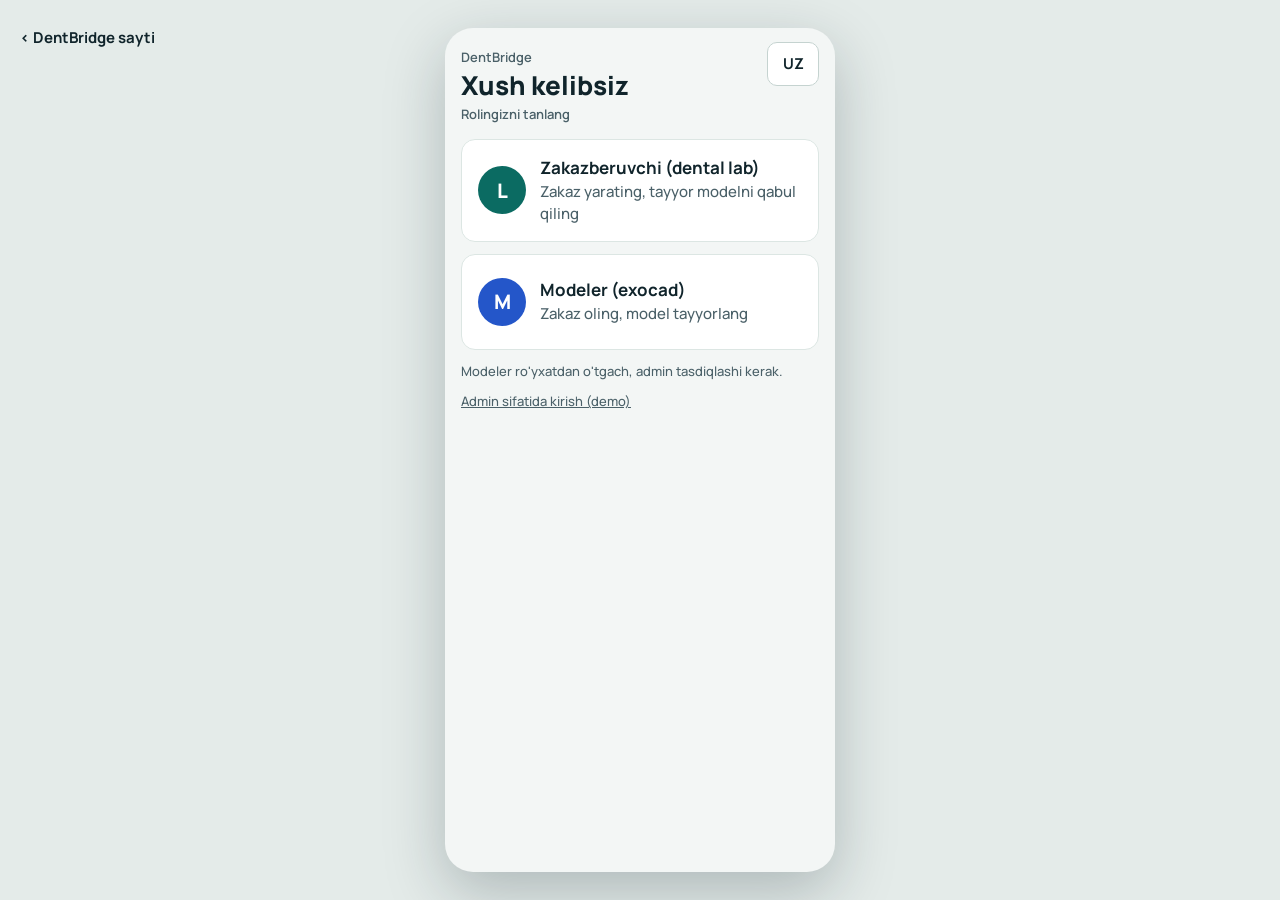
==== app.html @ 32855077 "Add files via upload" ====
<!DOCTYPE html>
<html lang="uz">
<head>
<meta charset="utf-8">
<meta name="viewport" content="width=device-width, initial-scale=1, viewport-fit=cover">
<meta name="color-scheme" content="light">
<title>DentBridge</title>
<link rel="preconnect" href="https://fonts.googleapis.com">
<link rel="stylesheet" href="https://fonts.googleapis.com/css2?family=Manrope:wght@400;500;600;700;800&display=swap">
<style>
:root{--ink:#10242B;--mute:#4A6068;--line:#DCE6E3;--bd:#C5D3D0;--page:#E4EBE9;color-scheme:light;
box-sizing:border-box;padding-top:env(safe-area-inset-top,0px);padding-bottom:env(safe-area-inset-bottom,0px)}
html{height:100%;scroll-padding-top:env(safe-area-inset-top,0px)}
*{box-sizing:border-box}
body{margin:0;height:100%;background:var(--page);color:var(--ink);font:500 15px/1.45 'Manrope','Helvetica Neue',sans-serif}
#app{position:relative;width:100%;max-width:430px;height:100%;margin:0 auto;overflow:hidden;background:#F3F6F5}
@media (min-width:520px){body{display:grid;place-items:center}#app{width:390px;height:min(844px,100% - 24px);border-radius:28px;box-shadow:0 20px 60px rgba(16,36,43,.25)}}
.scr{display:flex;flex-direction:column;height:100%}
h1{margin:0;font-size:26px;font-weight:800}
button,input,select,textarea{font:inherit;color:inherit}
button:focus-visible,a:focus-visible,input:focus-visible,select:focus-visible,textarea:focus-visible{outline:3px solid var(--acc);outline-offset:2px}
a{color:var(--nv);cursor:pointer}
.hd{position:relative;padding:20px 16px 8px}.hd.t{padding:0 16px 8px}
.hd .m{font-size:13px;font-weight:600;color:var(--mute)}
.row{display:flex;justify-content:space-between;align-items:center;gap:8px}
.lng{position:absolute;top:14px;right:16px;min-height:44px;min-width:52px;border:1px solid var(--bd);border-radius:10px;background:#fff;font-weight:700;cursor:pointer}
.bk{display:inline-flex;align-items:center;min-height:44px;padding:0 16px;font-weight:700;text-decoration:none;color:var(--ink)}
.bd{flex:1;min-height:0;overflow:auto;padding:8px 16px;display:flex;flex-direction:column;gap:12px}
.bd>*{flex:none}
.ft{padding:12px 16px 24px;display:flex;flex-direction:column;gap:10px}
.c{background:#fff;border:1px solid var(--line);border-radius:14px;padding:14px 16px}
.b{width:100%;min-height:52px;border:0;border-radius:12px;color:#fff;background:var(--acc);font-weight:700;font-size:16px;cursor:pointer}
.b.o{background:#fff;color:var(--ink);border:1px solid var(--bd)}
.b.sm{min-height:44px;font-size:14px;flex:1}
.i{width:100%;min-height:48px;padding:0 12px;border:1px solid var(--bd);border-radius:10px;background:#fff;color:var(--ink)}
textarea.i{padding:10px 12px;resize:none}
.l{display:flex;flex-direction:column;gap:6px;font-weight:600;font-size:14px}
.s{display:inline-block;padding:3px 10px;border-radius:99px;font-size:12px;font-weight:700}
.s1{background:#DCEBFA;color:#12365F}.s2{background:#FBE9C8;color:#5E3704}.s3{background:#D3EFEA;color:#0B4B45}.s4{background:#E3E8EA;color:#2B3B41}
.u{border:1px dashed #9DB5B0;border-radius:12px;padding:14px;color:var(--mute);text-align:center;font-weight:600;cursor:pointer;background:transparent;width:100%}
.sub{color:var(--mute);font-size:13px}.m{color:var(--mute)}
.col{display:flex;flex-direction:column;gap:6px}
.fl{display:flex;gap:8px}.fl>*{flex:1}
.fr{display:flex;justify-content:space-between;min-height:36px;align-items:center}
nav{display:flex;background:#fff;border-top:1px solid var(--line);padding-bottom:12px}
nav a{flex:1;display:flex;align-items:center;justify-content:center;min-height:56px;margin-top:-1px;border-top:3px solid transparent;font-size:12px;text-decoration:none;font-weight:600;color:var(--mute)}
nav a.on{border-top-color:var(--nv);font-weight:800;color:var(--nv)}
nav.ad a{min-height:52px;font-size:13px;border-top:0;margin:0}
.rb{display:flex;align-items:center;gap:14px;width:100%;min-height:96px;padding:16px;border:1px solid var(--line);border-radius:14px;background:#fff;text-align:left;cursor:pointer}
.rb i{flex:0 0 48px;height:48px;border-radius:24px;color:#fff;display:flex;align-items:center;justify-content:center;font-weight:800;font-size:20px;font-style:normal}
.hero{position:relative;background:var(--acc);color:#fff;border-radius:20px;padding:20px;overflow:hidden}
.hero .b{margin-top:14px;width:auto;min-height:46px;padding:0 20px;font-size:15px;background:#fff}
.tile{min-height:76px;padding:12px;border:1px solid var(--line);border-radius:14px;background:#fff;text-align:left;cursor:pointer}
.ph{display:flex;align-items:center;justify-content:center;border-radius:12px;font-size:13px;font-weight:700;color:#2B3B41}
.steps{display:flex;gap:8px;padding:0 16px 8px}.steps div{flex:1;font-size:12px;font-weight:700;color:var(--mute)}
.steps div.on{color:var(--ink)}.steps i{display:block;height:6px;border-radius:3px;background:var(--line);margin-bottom:4px}.steps .on i{background:var(--acc)}
.chip{flex:none;padding:8px 14px;border-radius:99px;font-size:13px;font-weight:700;background:#fff;color:var(--ink);border:1px solid var(--bd);cursor:pointer}
.chip.on{background:var(--nv);color:#fff;border-color:var(--nv)}
.tabs{display:flex;gap:8px;padding:0 16px 8px}
.tabs button{flex:1;min-height:44px;border:1px solid var(--bd);border-radius:10px;background:#fff;font-weight:700;cursor:pointer}
.tabs button.on{background:var(--acc);color:#fff;border:0}
.bub{max-width:78%;padding:10px 12px}
.big{font-size:30px;font-weight:800;color:#4B2A78}
.tg{position:absolute;left:12px;right:12px;bottom:84px;background:var(--ink);color:#fff;border-radius:12px;padding:12px 14px;font-weight:600;font-size:14px;text-align:center;z-index:9}
.link{display:inline-flex;align-items:center;min-height:36px;font-size:14px;font-weight:700;text-decoration:none}
.site{display:none}@media (min-width:520px){.site{display:block;position:fixed;top:16px;left:20px;font-weight:700;text-decoration:none;color:#10242B;min-height:44px;line-height:44px}}
</style>
</head>
<body>
<a class="site" href="index.html">‹ DentBridge sayti</a>
<div id="app"></div>
<input type="file" id="fp" hidden multiple>
<script>
const A={lab:'#0B6B62',mod:'#2456C9',adm:'#6B3FA0'},BG={lab:'#F3F6F5',mod:'#F1F4FB',adm:'#F5F1FA'},NV={lab:'#0B5E57',mod:'#1D44A3',adm:'#6B3FA0'};
const ST={new:['Yangi','s1'],work:['Modelerda','s2'],review:['Tekshiruvda','s3'],done:['Qabul qilindi','s4']};
const TYPES=['Toj',"Ko'prik",'Vinir','Implant'];
const seed=()=>({lab:null,mod:null,lang:'uz',notif:true,next:1045,
users:[{n:'Aziz',r:'Modeler',st:'ok',phone:'+998 90 123 45 67',exo:'3.2',exp:'4',w:['Toj','Implant'],test:'test_aziz.stl'},
{n:'Dilnoza',r:'Modeler',st:'pending',phone:'+998 93 765 43 21',exo:'3.1',exp:'2',w:['Vinir'],test:'test_dilnoza.stl'},
{n:'Smile Dental Lab',r:'Lab',st:'ok'}],
orders:[
{id:1042,type:"Ko'prik",teeth:'14, 15, 16',color:'A2',due:'2026-10-14',note:'Zirkoniy, 3 birlik.',lab:'Smile Dental Lab',files:[{n:'skan_1042.stl',s:2.4}],status:'review',modeler:'Aziz',mf:'bridge_1042.stl',mn:'Tishlov tekshirildi.',chat:[{w:'mod',t:`Model tayyor, tekshirib ko'ring.`}],seen:{lab:0,mod:1,adm:0}},
{id:1043,type:'Toj',teeth:'11',color:'A1',due:'2026-10-16',note:'',lab:'Smile Dental Lab',files:[{n:'skan_1043.stl',s:1.8}],status:'work',modeler:'Aziz',chat:[],seen:{lab:0,mod:0,adm:0}},
{id:1044,type:'Vinir',teeth:'11, 12, 21, 22',color:'B1',due:'2026-10-20',note:'Yupqa vinir.',lab:'Smile Dental Lab',files:[{n:'skan_1044.stl',s:3.1}],status:'new',chat:[],seen:{lab:0,mod:0,adm:0}},
{id:1040,type:'Implant',teeth:'36',color:'A3',due:'2026-10-05',note:'',lab:'Smile Dental Lab',files:[{n:'skan_1040.stl',s:2.2}],status:'done',modeler:'Aziz',mf:'impl_1040.stl',chat:[],seen:{lab:0,mod:0,adm:0}}]});
let D;try{D=JSON.parse(localStorage.getItem('dbw2'))}catch(e){}D=D||seed();
const S={role:null,screen:'start',sel:null,flt:'new',pf:'Hammasi',draft:{},files:{},imp:0,rev:null};
const save=()=>{try{localStorage.setItem('dbw2',JSON.stringify(D))}catch(e){}};
const $=s=>document.querySelector(s);
const esc=s=>String(s??'').replace(/[&<>"]/g,c=>({'&':'&amp;','<':'&lt;','>':'&gt;','"':'&quot;'}[c]));
const mb=n=>(n/1048576).toFixed(1)+' MB';
const me=()=>S.role==='lab'?(D.lab?.name||''):S.role==='mod'?(D.mod?.name||''):'Admin';
const ord=()=>D.orders.find(o=>o.id===S.sel);
const unread=(o,r)=>o.chat.slice(o.seen[r]).filter(m=>m.w!==r).length;
const v=k=>esc(S.draft[k]??'');
const I=(k,ph,t='text')=>`<input class="i" data-f="${k}" type="${t}" placeholder="${ph}" value="${v(k)}">`;
const TA=(k,r=3)=>`<textarea class="i" data-f="${k}" rows="${r}">${v(k)}</textarea>`;
const L=(t,x,st='')=>`<label class="l" style="${st}">${t}${x}</label>`;
const badge=o=>`<span class="s ${ST[o.status][1]}">${ST[o.status][0]}</span>`;
const kv=(a,b)=>`<div><span class="m">${a}:</span> <b>${esc(b)}</b></div>`;
const back=t=>`<a class="bk" data-go="${t}">‹ Orqaga</a>`;
const lng=`<button class="lng" data-go="lang" aria-label="Til">UZ</button>`;
const files=(k)=>(S.files[k]||[]).length?`<div class="c" style="padding:6px 12px;font-size:14px">${S.files[k].map(f=>`<div class="fr"><span>${esc(f.n)}</span><span class="m">${mb(f.s)}</span></div>`).join('')}</div>`:'';
const pickRow=(k,labels)=>`<div class="l">${labels[0]}<div class="fl">${labels[1].map(([t,a])=>`<button type="button" class="b o sm" data-pick="${k}" data-acc="${a}">${t}</button>`).join('')}</div></div>`;
const NAV={lab:[['home','Bosh sahifa'],['orders','Zakazlar'],['port','Portfolyolar'],['set','Sozlamalar']],mod:[['home','Bosh sahifa'],['orders','Zakazlar'],['port','Portfolyom'],['set','Sozlamalar']],adm:[['orders','Zakazlar'],['admin','Foydalanuvchilar'],['lang','Til'],['admindb','Sozlamalar']]};
const ACT={order:'orders',neworder:'orders',chat:'orders',adminreview:'admin',adminimport:'admindb',contact:'set'};
const nav=()=>{const a=ACT[S.screen]||S.screen;return `<nav class="${S.role==='adm'?'ad':''}">${NAV[S.role].map(([k,t])=>`<a data-go="${k}" class="${a===k?'on':''}">${t}</a>`).join('')}</nav>`};
const scr=(bg,ac,nv,h)=>{const a=$('#app');a.style.background=bg;a.style.setProperty('--acc',ac);a.style.setProperty('--nv',nv);return `<div class="scr">${h}</div>`};
const R=(inner,bg)=>scr(bg||BG[S.role],A[S.role],NV[S.role],inner);
const M=inner=>scr(BG.mod,A.mod,NV.mod,inner);
const steps=n=>`<div class="steps">${['Anketa','Sinov keys','Tasdiqlash'].map((t,i)=>`<div class="${i<n?'on':''}"><i></i>${t}</div>`).join('')}</div>`;
const tooth=`<svg width="96" height="96" viewBox="0 0 36 36" fill="none" stroke="#fff" stroke-opacity=".3" stroke-width="1.4" stroke-linecap="round" stroke-linejoin="round" style="position:absolute;right:12px;top:10px"><path d="M8 6c3-2 6 0 10 0s7-2 10 0c2 4-1 9-2 14s-1 10-4 10-2-7-4-7-1 7-4 7-3-5-4-10-4-10-2-14z"/></svg>`;
const tiles=(arr,h)=>`<div style="display:flex;gap:10px">${arr.map((u,i)=>`<div style="flex:1;min-width:0;display:flex;flex-direction:column;gap:6px"><div class="ph" style="height:${h}px;background:${['#CFE6E1','#BFDDD6','#DDEFEB'][i%3]}">Rasm</div><div style="font-weight:700;font-size:13px">${esc(u.n)}</div><div class="sub" style="font-size:12px;margin-top:-4px">${esc(u.exo)} · ${esc(u.exp)} yil</div></div>`).join('')}</div>`;
const appr=()=>D.users.filter(u=>u.r==='Modeler'&&u.st==='ok');
const card=o=>`<div class="c" style="display:flex;justify-content:space-between;align-items:center"><div><b>№${o.id}</b><div class="sub">${esc(o.type)} · ${esc(o.teeth)}</div></div>${badge(o)}</div>`;

const SC={
start:()=>scr(BG.lab,'#10242B','#0B5E57',`<div class="hd">${lng.replace('data-go="lang"','data-toast="Til rolni tanlagandan keyin Sozlamalarda o\'zgaradi"')}<div class="m">DentBridge</div><h1>Xush kelibsiz</h1><div class="m">Rolingizni tanlang</div></div><div class="bd">
${[['lab','L','Zakazberuvchi (dental lab)','Zakaz yarating, tayyor modelni qabul qiling'],['mod','M','Modeler (exocad)','Zakaz oling, model tayyorlang']].map(([k,l,t,d])=>`<button class="rb" data-act="role" data-k="${k}"><i style="background:${A[k]}">${l}</i><span><b style="display:block;font-size:17px">${t}</b><span class="m">${d}</span></span></button>`).join('')}
<div class="sub">Modeler ro'yxatdan o'tgach, admin tasdiqlashi kerak.</div><a class="sub" data-act="role" data-k="adm" style="text-decoration:underline">Admin sifatida kirish (demo)</a></div>`),
reglab:()=>scr(BG.lab,A.lab,NV.lab,`${back('start')}<div class="hd t"><h1>Lab ro'yxatdan o'tish</h1></div><div class="bd">${L('Laboratoriya nomi',I('l_name','Lab nomi'))}${L(`Mas'ul shaxs`,I('l_person','Ism Familiya'))}${L('Telefon',I('l_phone','+998 __ ___ __ __','tel'))}${L('Shahar',I('l_city','Shahar'))}<div class="c sub" style="font-size:14px">Ma'lumotlar saqlangach, darhol zakaz yaratishingiz mumkin. Admin tasdig'i kerak emas.</div></div><div class="ft"><button class="b" data-act="reglab">Ro'yxatdan o'tish</button></div>`),
regmod:()=>M(`${back(D.mod?'regwait':'start')}<div class="hd t"><h1>Modeler anketasi</h1></div>${steps(1)}<div class="bd">${L('Ism',I('m_name','Ism Familiya'))}${L('Telefon',I('m_phone','+998 __ ___ __ __','tel'))}<div class="fl">${L('Exocad versiyasi',I('m_exo','3.x'))}${L('Tajriba (yil)',I('m_exp','0','number'))}</div>${pickRow('m',['Portfolio',[['Rasm','image/*'],['Video','video/*'],['Havola','']]])}${S.link?I('m_link','https://'):''}${files('m')}</div><div class="ft"><button class="b" data-act="regmod">Keyingi: sinov keys</button></div>`),
regtest:()=>M(`${back('regmod')}<div class="hd t"><h1>Sinov keysi</h1></div>${steps(2)}<div class="bd"><div class="c col"><div class="row"><b>TEST-01</b><span class="s s1">Sinov</span></div><div>Toj · 11, 21</div><div class="sub">Muddat: 48 soat</div></div><button class="b o" data-toast="Demo: sinov skani serverda saqlanmaydi">Skanni yuklab olish</button><button class="u" data-pick="t" data-acc=".stl">${S.files.t?.[0]?esc(S.files.t[0].n):'Tayyor modelni yuklash [.stl]'}</button>${L('Izoh',TA('t_note'))}</div><div class="ft"><button class="b" data-act="regtest">Adminga yuborish</button></div>`),
regwait:()=>{const m=D.mod,u=D.users.find(x=>x.n===m.name&&x.r==='Modeler'),st=u?.st||'pending';
const t={pending:['s2','Kutilmoqda',"Admin ko'rib chiqmoqda",'Portfolio va sinov keysingiz tekshirilmoqda. Natija Telegram orqali yuboriladi.'],ok:['s3','Tasdiqlandi','Ariza tasdiqlandi','Endi zakazlarni qabul qilishingiz mumkin.'],rejected:['s4','Rad etildi','Ariza rad etildi',u?.note||'Anketani tahrirlab, qayta yuboring.'],blocked:['s4','Bloklangan','Akkaunt bloklangan',`Admin bilan bog'laning.`]}[st];
return M(`<div class="hd t" style="padding-top:20px"><h1>Ariza yuborildi</h1></div>${steps(st==='pending'?3:3)}<div class="bd"><div class="c col" style="gap:8px"><span class="s ${t[0]}" style="align-self:flex-start">${t[1]}</span><b style="font-size:18px">${t[2]}</b><div class="m">${esc(t[3])}</div></div><div class="c" style="font-size:14px;display:flex;flex-direction:column;gap:4px">${[['Anketa','Yuborildi'],['Sinov keys','Yuborildi'],['Admin qarori',t[1]]].map(([a,b])=>`<div class="fr"><span>${a}</span><span class="m">${b}</span></div>`).join('')}</div></div><div class="ft">${st==='ok'?`<button class="b" data-go="home">Boshlash</button>`:`<button class="b o" data-act="editmod">Anketani tahrirlash</button>`}<a class="sub" data-act="logout" style="text-align:center">Chiqish</a></div>`)},
home:()=>{const lab=S.role==='lab',os=D.orders,act=os.filter(o=>o.status!=='done').length;
if(lab){const rv=os.filter(o=>o.status==='review'),last=rv[0]||os[0];
return R(`<div class="hd row" style="padding-bottom:8px"><div><div class="m" style="font-size:13px;font-weight:600">Salom, ${esc(D.lab.person)}</div><h1 style="font-size:24px">${esc(D.lab.name)}</h1></div><button class="lng" style="position:static" data-go="lang">UZ</button></div><div class="bd"><div class="hero">${tooth}<div style="font-size:13px;font-weight:600;color:#E6F0EE">Faol zakazlar</div><div style="font-size:44px;font-weight:800;line-height:1.1">${act}</div><div style="font-size:14px;color:#E6F0EE">Tekshirish kutayotgan: ${rv.length}</div><button class="b" style="color:#0B5E57" data-go="neworder">+ Yangi zakaz</button></div>
<div class="fl" style="gap:12px"><button class="tile" data-go="orders"><b style="display:block;font-size:14px">Zakazlar</b><span class="m" style="font-size:12px">${os.filter(o=>o.status==='work').length} jarayonda</span></button><button class="tile" data-go="contact"><b style="display:block;font-size:14px">Admin bilan bog'lanish</b><span class="m" style="font-size:12px">Savol yoki muammo</span></button></div>
<div class="row"><b style="font-size:17px">Portfolyolar</b><a class="link" data-go="port">Hammasi ›</a></div>${tiles(appr().slice(0,3),72)}${last?card(last).replace('<div class="c"','<div class="c" data-go="order" data-id="'+last.id+'"'):''}</div>${nav()}`)}
const mine=os.filter(o=>o.modeler===me()),cur=mine.find(o=>o.status==='work'),nw=os.filter(o=>o.status==='new').length;
return R(`<div class="hd row" style="padding-bottom:8px"><div><div class="m" style="font-size:13px;font-weight:600">Salom, ${esc(me())}</div><h1 style="font-size:24px">Modeler</h1></div><button class="lng" style="position:static" data-go="lang">UZ</button></div><div class="bd"><div class="hero">${tooth}<div style="font-size:13px;font-weight:600;color:#E4EBFB">Yangi zakazlar</div><div style="font-size:44px;font-weight:800;line-height:1.1">${nw}</div><div style="font-size:14px;color:#E4EBFB">Jarayonda: ${mine.filter(o=>o.status==='work').length}</div><button class="b" style="color:#1D44A3" data-go="orders">Zakazlarni ko'rish</button></div>
<div class="fl" style="gap:12px"><button class="tile" data-go="port"><b style="display:block;font-size:14px">Mening portfolyom</b><span class="m" style="font-size:12px">${(S.mfiles||[]).length} ta ish</span></button><button class="tile" data-go="contact"><b style="display:block;font-size:14px">Admin bilan bog'lanish</b><span class="m" style="font-size:12px">Savol yoki muammo</span></button></div>
<div class="row"><b style="font-size:17px">Joriy ish</b><a class="link" data-go="orders">Ochish ›</a></div>${cur?`<div class="c row" data-go="order" data-id="${cur.id}"><div><b>№${cur.id}</b><div class="sub">${esc(cur.type)} · Muddat: ${esc(cur.due)}</div></div>${badge(cur)}</div>`:'<div class="c sub">Hozircha joriy ish yo\'q</div>'}
<div class="row"><b style="font-size:17px">Mening portfolyom</b><a class="link" data-go="port">Boshqarish ›</a></div><div style="display:flex;gap:10px"><div class="ph" style="flex:1;height:72px;background:#D2DEF7">Rasm</div><div class="ph" style="flex:1;height:72px;background:#C3D3F3">Rasm</div><div class="ph" style="flex:1;height:72px;border:1px dashed #7F9AD8;color:#1D44A3">+ Qo'shish</div></div></div>${nav()}`)},
orders:()=>{const r=S.role,os=D.orders;let list,hd;
if(r==='lab'){hd=`<div class="m">Ish beruvchi · ${esc(D.lab.name)}</div>`;list=os.map(o=>`<div class="c" data-go="order" data-id="${o.id}" style="cursor:pointer;${o.status==='review'?'border:2px solid #0B6B62':''}"><div class="row"><b>№${o.id}</b>${badge(o)}</div><div style="margin-top:4px">${esc(o.type)} · ${esc(o.teeth)}</div>${o.status==='review'?'<div style="margin-top:4px;color:#0B5E57;font-weight:700">Tekshirish kerak</div>':o.status==='new'?'<div class="sub">Modeler kutilmoqda</div>':o.status==='work'?`<div class="sub">Muddat: ${esc(o.due)}</div>`:''}</div>`).join('')}
else if(r==='mod'){hd=`<div class="m">Modeler · ${esc(me())}</div>`;const f=S.flt,L2=os.filter(o=>f==='new'?o.status==='new':f==='work'?o.status==='work'&&o.modeler===me():(o.status==='review'||o.status==='done')&&o.modeler===me());
list=(L2.length?L2.map(o=>`<div class="c" data-go="order" data-id="${o.id}" style="cursor:pointer"><div class="row"><b>№${o.id}</b>${badge(o)}</div><div style="margin-top:4px">${esc(o.type)} · ${esc(o.teeth)}</div><div class="sub">Muddat: ${esc(o.due)} · Lab: ${esc(o.lab)}</div>${o.status==='new'?`<button class="b" style="margin-top:12px;min-height:48px" data-act="take" data-id="${o.id}">Qabul qilish</button>`:''}</div>`).join(''):'<div class="c sub" style="text-align:center">Zakaz yo\'q</div>')}
else{hd='<div class="m">Admin</div>';list=os.map(o=>`<div class="c" data-go="order" data-id="${o.id}" style="cursor:pointer"><div class="row"><b>№${o.id}</b>${badge(o)}</div><div style="margin-top:4px">${esc(o.type)} · ${esc(o.teeth)}</div><div class="sub">Lab: ${esc(o.lab)}${o.modeler?' · Modeler: '+esc(o.modeler):''}</div></div>`).join('')}
const tabs=r==='mod'?`<div class="tabs">${[['new','Yangi'],['work','Jarayonda'],['done','Topshirilgan']].map(([k,t])=>`<button class="${S.flt===k?'on':''}" data-act="flt" data-k="${k}">${t}</button>`).join('')}</div>`:'';
return R(`<div class="hd">${lng}${hd}<h1>Zakazlar</h1></div>${tabs}<div class="bd">${list}</div>${r==='lab'?`<div class="ft" style="padding-bottom:12px"><button class="b" data-go="neworder">+ Yangi zakaz</button></div>`:''}${nav()}`)},
neworder:()=>R(`${back('orders')}<div class="hd t"><h1>Yangi zakaz</h1></div><div class="bd">${L('Ish turi',`<select class="i" data-f="o_type">${TYPES.map(t=>`<option>${t}</option>`).join('')}</select>`)}${L('Tish raqamlari',I('o_teeth','11, 12'))}<div class="fl" style="gap:12px">${L('Rang',I('o_color','A2'),'flex:1')}${L('Muddat',I('o_due','','date'),'flex:1')}</div>${pickRow('o',['Fayllar',[['Rasm','image/*'],['Video','video/*'],['Fayl','']]])}${files('o')}${L('Izoh',TA('o_note'))}</div><div class="ft"><button class="b" data-act="create">Zakazni yuborish</button></div>`),
order:()=>{const o=ord(),r=S.role,n=unread(o,r),ch=`<button class="b" style="background:#fff;color:${NV[r]};border:2px solid ${NV[r]}" data-go="chat">Chat${n?` · ${n} yangi`:''}</button>`;
let rows,mid='',ft='';
if(r==='lab'&&o.status==='review'){rows=kv('Modeler',o.modeler)+kv('Ish turi',`${o.type} · ${o.teeth}`)+kv('Fayl',o.mf)+`<div><span class="m">Izoh:</span> ${esc(o.mn||'—')}</div>`;
mid=`<button class="b o" data-toast="Demo: fayl serverda saqlanmaydi">Modelni yuklab olish</button>${ch}${L(`Tuzatish sababi (kerak bo'lsa)`,TA('fx'))}`;
ft=`<button class="b" data-act="accept">Qabul qilish</button><button class="b o" data-act="fix">Tuzatishga qaytarish</button>`}
else{rows=kv('Ish turi',o.type)+kv('Tishlar',o.teeth)+kv('Rang',o.color)+kv('Muddat',o.due)+`<div><span class="m">Izoh:</span> ${esc(o.note||'—')}</div>`+(o.modeler&&r!=='mod'?kv('Modeler',o.modeler):'')+(r!=='lab'?kv('Lab',o.lab):'');
mid=`${o.fix&&o.status==='work'?`<div class="c" style="border-color:#B42318"><b>Tuzatish sababi:</b> ${esc(o.fix)}</div>`:''}<button class="b o" data-toast="Demo: fayl serverda saqlanmaydi">Skanni yuklab olish</button>${o.status!=='new'||r!=='mod'?ch:''}`;
if(r==='mod'&&o.status==='work'){mid+=`<button class="u" data-pick="w" data-acc=".stl">${S.files.w?.[0]?esc(S.files.w[0].n):`Exocad'da tayyorlangan modelni yuklash [.stl]`}</button>${L('Modeler izohi',TA('mn'))}`;ft=`<button class="b" data-act="submit">Tekshiruvga topshirish</button>`}
if(r==='mod'&&o.status==='new')ft=`<button class="b" data-act="take" data-id="${o.id}">Qabul qilish</button>`}
return R(`${back('orders')}<div class="hd t row"><h1>№${o.id}</h1>${badge(o)}</div><div class="bd"><div class="c col">${rows}</div>${mid}</div>${ft?`<div class="ft">${ft}</div>`:''}`)},
chat:()=>{const o=ord(),r=S.role,nm={lab:'Lab',mod:'Modeler',adm:'Admin'};
const msgs=o.chat.map(m=>m.w===r?`<div class="bub" style="align-self:flex-end;background:var(--acc);color:#fff;border-radius:14px 14px 4px 14px">${esc(m.t)}</div>`:`<div class="bub" style="align-self:flex-start;background:#fff;border:1px solid var(--line);border-radius:14px 14px 14px 4px"><div style="font-size:12px;font-weight:700" class="m">${nm[m.w]}</div>${esc(m.t)}</div>`).join('')||'<div class="sub" style="text-align:center">Xabar yo\'q</div>';
return R(`${back('order')}<div class="hd t row"><h1 style="font-size:22px">Chat · №${o.id}</h1>${badge(o)}</div><div class="bd" id="msgs" style="gap:10px">${msgs}</div><div style="padding:10px 12px 20px;display:flex;gap:8px;align-items:center;background:#fff;border-top:1px solid var(--line)"><button aria-label="Biriktirish" data-pick="c" data-acc="" style="width:44px;height:44px;border:1px solid var(--bd);border-radius:22px;background:#fff;font-size:22px;font-weight:700;cursor:pointer">+</button><input class="i" id="cm" data-f="cm" placeholder="Xabar" aria-label="Xabar" style="flex:1;width:auto;min-width:0"><button aria-label="Yuborish" data-act="send" style="width:44px;height:44px;border:0;border-radius:22px;background:var(--acc);color:#fff;font-size:20px;font-weight:700;cursor:pointer">→</button></div>`)},
port:()=>{const gr=()=>{const q=(S.draft.q||'').toLowerCase();return appr().filter(u=>(S.pf==='Hammasi'||(u.w||[]).includes(S.pf))&&u.n.toLowerCase().includes(q))};S.gr=gr;
const g=gr(),rows=[];for(let i=0;i<g.length;i+=2)rows.push(tiles(g.slice(i,i+2),96));
return R(`<div class="hd"><h1>Portfolyolar</h1><div class="m">Tasdiqlangan modelerlar ishlari</div></div><div class="bd"><label class="l"><span style="position:absolute;left:-9999px">Qidirish</span><input class="i" type="search" data-f="q" id="q" placeholder="Modeler qidirish" value="${v('q')}"></label><div style="display:flex;gap:8px;overflow:auto">${['Hammasi','Toj','Vinir','Implant'].map(t=>`<button class="chip ${S.pf===t?'on':''}" data-act="pf" data-k="${t}">${t}</button>`).join('')}</div><div id="grid" style="display:flex;flex-direction:column;gap:12px">${rows.join('')||'<div class="sub" style="text-align:center">Topilmadi</div>'}</div></div>${nav()}`)},
set:()=>{const r=S.role,p=r==='lab'?D.lab:D.mod,row=(t,x,go)=>`<a data-go="${go}" style="display:flex;justify-content:space-between;align-items:center;min-height:52px;padding:0 16px;border-top:1px solid #E6EEEC;color:var(--ink);text-decoration:none;font-weight:600"><span>${t}</span><span class="m">${x}</span></a>`;
return R(`<div class="hd"><h1>Sozlamalar</h1></div><div class="bd"><div class="c" style="display:flex;align-items:center;gap:14px"><span style="flex:0 0 52px;height:52px;border-radius:26px;background:var(--acc);color:#fff;display:flex;align-items:center;justify-content:center;font-weight:800;font-size:20px">${r==='lab'?'L':r==='mod'?'M':'A'}</span><div><b>${esc(r==='lab'?p.person:me())}</b><div class="sub">${r==='lab'?esc(p.name):r==='mod'?'Modeler · Exocad '+esc(p.exo):'Administrator'}</div></div></div>
<div class="c" style="padding:0;overflow:hidden">${row('Til',`O'zbekcha ›`,'lang').replace('border-top:1px solid #E6EEEC;','')}<label style="display:flex;justify-content:space-between;align-items:center;min-height:52px;padding:0 16px;border-top:1px solid #E6EEEC;font-weight:600">Bildirishnomalar<input type="checkbox" data-act="notif" ${D.notif?'checked':''} style="width:24px;height:24px;accent-color:var(--acc)"></label>${r!=='adm'?row(`Ma'lumotlarim`,'›','prof'):''}${row(`Admin bilan bog'lanish`,'›','contact')}</div>
<a data-act="logout" style="display:flex;align-items:center;justify-content:center;min-height:52px;border-radius:14px;background:#fff;border:1px solid var(--line);color:#B42318;font-weight:700;text-decoration:none">Chiqish</a></div>${nav()}`)},
lang:()=>R(`<div class="hd"><div class="m">Sozlamalar</div><h1>Til / Язык / Language</h1></div><div class="bd"><div class="c">${[['uz',`O'zbekcha`],['ru','Русский'],['en','English']].map(([k,t])=>`<label style="display:flex;align-items:center;gap:12px;min-height:48px;font-weight:600"><input type="radio" name="lang" value="${k}" ${D.lang===k?'checked':''} style="width:22px;height:22px;accent-color:var(--acc)">${t}</label>`).join('')}</div><div style="font-weight:800;font-size:17px;margin-top:8px">Rollar ranglari</div><div class="c">${[['lab','Ish beruvchi (lab)'],['mod','Modeler'],['adm','Admin']].map(([k,t])=>`<div style="display:flex;align-items:center;gap:12px;min-height:40px"><span style="width:24px;height:24px;border-radius:6px;background:${A[k]}"></span>${t}</div>`).join('')}</div></div><div style="padding:12px 16px 24px"><button class="b" data-act="savelang">Saqlash</button></div>`),
contact:()=>R(`${back('set')}<div class="hd t"><h1>Admin bilan bog'lanish</h1><div class="m">Savol yoki muammo bo'lsa yozing</div></div><div class="bd"><div class="c">${[['Telegram','@dentbridge_admin'],['Telefon','+998 90 000 00 00'],['Ish vaqti','09:00–18:00']].map(([a,b])=>`<div class="row" style="min-height:40px"><span class="m">${a}</span><b>${b}</b></div>`).join('')}</div>${L('Mavzu',`<select class="i" data-f="c_topic"><option>Zakaz haqida</option><option>Ro'yxatdan o'tish</option><option>Boshqa</option></select>`)}${L('Xabar',TA('c_msg',4))}</div><div class="ft"><button class="b" data-act="contact">Adminga yuborish</button></div>`),
admin:()=>{const us=D.users,over=D.orders.filter(o=>o.status!=='done'&&o.due<'2026-10-08').length;
return R(`<div class="hd"><div class="m">Admin</div><h1>Boshqaruv</h1></div><div class="bd"><div style="display:flex;flex-wrap:wrap;gap:12px">${[['Zakazlar',D.orders.length],[`Muddati o'tgan`,over],['Modelerlar',us.filter(u=>u.r==='Modeler').length],['Laboratoriyalar',us.filter(u=>u.r==='Lab').length]].map(([t,n])=>`<div class="c" style="flex:1 1 150px"><div class="m" style="font-weight:600;font-size:13px">${t}</div><div class="big">${n}</div></div>`).join('')}</div><div style="font-weight:800;font-size:17px">Foydalanuvchilar</div>${us.map((u,i)=>`<div class="c row"><div ${u.r==='Modeler'?`data-go="adminreview" data-id="${i}" style="cursor:pointer"`:''}><b>${esc(u.n)}</b><div><span class="s ${u.r==='Lab'?'s3':'s1'}">${u.r}</span>${u.st!=='ok'?` <span class="s s2">${u.st==='pending'?'Kutilmoqda':u.st==='rejected'?'Rad etilgan':'Bloklangan'}</span>`:''}</div></div><button data-act="usr" data-id="${i}" style="min-height:44px;padding:0 14px;border-radius:10px;font-weight:700;cursor:pointer;${u.st==='ok'?'background:#fff;color:var(--ink);border:1px solid var(--bd)':'background:var(--acc);color:#fff;border:0'}">${u.st==='ok'?'Bloklash':'Tasdiqlash'}</button></div>`).join('')}</div>${nav()}`)},
adminreview:()=>{const u=D.users[S.rev];return R(`${back('admin')}<div class="hd t"><h1>Modeler arizasi</h1><div class="m">${esc(u.n)}</div></div><div class="bd"><div class="c col" style="gap:4px">${kv('Telefon',u.phone||'—')}<div><span class="m">Exocad:</span> <b>${esc(u.exo)}</b> · <span class="m">Tajriba:</span> <b>${esc(u.exp)} yil</b></div></div><div style="font-weight:800">Portfolio</div><div class="fl">${['Rasm','Video','Rasm'].map(t=>`<div class="ph" style="height:80px;background:#D9CDE8;color:#3B2360">${t}</div>`).join('')}</div><div class="c row"><div><b>TEST-01</b><div class="sub">${esc(u.test||'model.stl')}</div></div><button class="b o" style="width:auto;min-height:44px;padding:0 14px;font-size:15px" data-toast="Demo: fayl serverda saqlanmaydi">Yuklab olish</button></div>${L('Izoh yoki rad etish sababi',TA('ar_note',2))}</div><div class="ft"><button class="b" data-act="approve">Tasdiqlash</button><button class="b o" data-act="reject">Rad etish</button></div>`)},
admindb:()=>R(`<div class="hd"><div class="m">Admin</div><h1>Baza</h1></div><div class="bd"><div class="fl" style="gap:10px"><button class="b" style="flex:1" data-go="adminimport">Import</button><button class="b o" style="flex:1" data-toast="Demo: eksport o'chirilgan">Eksport</button></div>${[['Foydalanuvchilar',D.users.length,'admin'],['Zakazlar',D.orders.length,'orders'],['Portfolyolar',appr().length,'port']].map(([t,n,g])=>`<div class="c col" style="gap:10px"><div class="row" style="align-items:baseline"><b style="font-size:17px">${t}</b><span class="big" style="font-size:26px">${n}</span></div><div class="sub">Oxirgi yangilanish: 2026-10-08</div><div class="fl"><button class="b o sm" data-go="${g}">Ochish</button><button class="b o sm" data-toast="Demo: eksport o'chirilgan">Eksport</button></div></div>`).join('')}</div>${nav()}`),
adminimport:()=>R(`${back('admindb')}<div class="hd t"><h1>Import</h1></div><div class="bd"><div class="fl">${['Foydalanuvchilar','Zakazlar','Portfolyo'].map((t,i)=>`<span data-act="imp" data-k="${i}" style="text-align:center;padding:11px 4px;border-radius:10px;font-size:13px;font-weight:700;cursor:pointer;${S.imp===i?'background:#6B3FA0;color:#fff':'background:#fff;border:1px solid var(--bd)'}">${t}</span>`).join('')}</div><button class="u" style="border-color:#9D86C0" data-pick="i" data-acc=".csv,.xlsx,.json">${S.files.i?.[0]?esc(S.files.i[0].n):'Fayl tanlang [.csv .xlsx .json]'}</button><div class="c"><b>Ustunlarni moslash</b>${['Ism','Telefon','Rol'].map(t=>`<div class="row" style="min-height:44px"><b>${t}</b><select class="i" style="width:150px;min-height:40px" aria-label="${t}"><option>ustun</option></select></div>`).join('')}</div><div class="c row"><span><b>0</b> qo'shiladi · <b>0</b> xato</span><span class="s s2">Tekshiruv</span></div><label style="display:flex;align-items:center;gap:10px;min-height:44px;font-weight:600"><input type="checkbox" style="width:22px;height:22px;accent-color:#6B3FA0">Mavjud yozuvlarni yangilash</label></div><div class="ft"><button class="b" data-toast="Demo rejimida import ishlamaydi">Import qilish</button><button class="b o" data-toast="Demo: shablon yo'q">Shablonni yuklab olish</button></div>`)
};

function collect(){document.querySelectorAll('[data-f]').forEach(e=>S.draft[e.dataset.f]=e.type==='checkbox'?e.checked:e.value)}
function render(){collect();$('#app').innerHTML=SC[S.screen]();
 document.querySelectorAll('select[data-f]').forEach(e=>{if(S.draft[e.dataset.f]!=null)e.value=S.draft[e.dataset.f]});
 const m=$('#msgs');if(m)m.scrollTop=m.scrollHeight;}
function go(s,id){collect();if(id!=null){if(s==='order')S.sel=+id;if(s==='adminreview')S.rev=+id}
 if(s==='prof')s=S.role==='lab'?'reglab':'regmod';
 if(s==='chat'){const o=ord();o.seen[S.role]=o.chat.length;save()}
 if(s==='reglab'&&D.lab)Object.assign(S.draft,{l_name:D.lab.name,l_person:D.lab.person,l_phone:D.lab.phone,l_city:D.lab.city});
 if(s==='regmod'&&D.mod)Object.assign(S.draft,{m_name:D.mod.name,m_phone:D.mod.phone,m_exo:D.mod.exo,m_exp:D.mod.exp});
 S.screen=s;render()}
function toast(t){const e=document.createElement('div');e.className='tg';e.textContent=t;$('#app').appendChild(e);setTimeout(()=>e.remove(),2400)}
const need=(k,t)=>{if(!String(S.draft[k]||'').trim()){toast(t);return false}return true};
function upsert(u){const i=D.users.findIndex(x=>x.n===u.n&&x.r===u.r);if(i<0)D.users.push(u);else Object.assign(D.users[i],u)}

document.addEventListener('click',e=>{
 const t=e.target.closest('[data-go],[data-act],[data-pick],[data-toast]');if(!t)return;
 if(t.dataset.toast)return toast(t.dataset.toast);
 if(t.dataset.pick){const f=$('#fp');f.dataset.k=t.dataset.pick;f.accept=t.dataset.acc||'';f.multiple=t.dataset.pick==='o'||t.dataset.pick==='m';
  if(t.dataset.pick==='m'&&t.textContent==='Havola'){collect();S.link=true;return render()}
  f.value='';return f.click()}
 if(t.dataset.go)return go(t.dataset.go,t.dataset.id);
 collect();const a=t.dataset.act,d=S.draft,o=S.sel?ord():null;
 if(a==='role'){S.role=t.dataset.k;
  if(S.role==='lab')return go(D.lab?'home':'reglab');
  if(S.role==='mod')return go(D.mod?(D.users.find(u=>u.n===D.mod.name)?.st==='ok'?'home':'regwait'):'regmod');
  return go('admin')}
 if(a==='logout'){S.role=null;return go('start')}
 if(a==='reglab'){if(!need('l_name','Laboratoriya nomini kiriting')||!need('l_person',`Mas'ul shaxsni kiriting`))return;
  D.lab={name:d.l_name.trim(),person:d.l_person.trim(),phone:d.l_phone||'',city:d.l_city||''};upsert({n:D.lab.name,r:'Lab',st:'ok'});save();return go('home')}
 if(a==='regmod'){if(!need('m_name','Ismni kiriting'))return;if(!need('m_exo','Exocad versiyasini kiriting'))return;return go('regtest')}
 if(a==='regtest'){if(!S.files.t?.[0])return toast('Avval .stl modelni yuklang');
  D.mod={name:d.m_name.trim(),phone:d.m_phone||'',exo:d.m_exo,exp:d.m_exp||'0'};
  upsert({n:D.mod.name,r:'Modeler',st:'pending',phone:D.mod.phone,exo:D.mod.exo,exp:D.mod.exp,w:[],test:S.files.t[0].n,note:''});save();return go('regwait')}
 if(a==='editmod')return go('regmod');
 if(a==='flt'){S.flt=t.dataset.k;return render()}
 if(a==='pf'){S.pf=t.dataset.k;return render()}
 if(a==='imp'){S.imp=+t.dataset.k;return render()}
 if(a==='take'){const x=D.orders.find(z=>z.id===+t.dataset.id);x.status='work';x.modeler=me();save();toast('Zakaz qabul qilindi');return go('order',x.id)}
 if(a==='create'){if(!need('o_teeth','Tish raqamlarini kiriting')||!need('o_due','Muddatni tanlang'))return;
  const n={id:D.next++,type:d.o_type||'Toj',teeth:d.o_teeth.trim(),color:d.o_color||'—',due:d.o_due,note:(d.o_note||'').trim(),lab:D.lab.name,files:S.files.o||[],status:'new',chat:[],seen:{lab:0,mod:0,adm:0}};
  D.orders.unshift(n);['o_teeth','o_color','o_due','o_note','o_type'].forEach(k=>delete d[k]);S.files.o=[];save();return go('orders')}
 if(a==='submit'){if(!S.files.w?.[0])return toast('Avval .stl modelni yuklang');o.mf=S.files.w[0].n;o.mn=(d.mn||'').trim();o.fix='';o.status='review';S.files.w=null;delete d.mn;save();toast('Tekshiruvga topshirildi');return go('orders')}
 if(a==='accept'){o.status='done';save();toast('Zakaz qabul qilindi');return go('orders')}
 if(a==='fix'){if(!need('fx','Tuzatish sababini yozing'))return;o.fix=d.fx.trim();o.status='work';delete d.fx;save();toast('Tuzatishga qaytarildi');return go('orders')}
 if(a==='send'){const x=(d.cm||'').trim();if(!x)return;o.chat.push({w:S.role,t:x});o.seen[S.role]=o.chat.length;d.cm='';save();return render()}
 if(a==='savelang'){const r=document.querySelector('input[name=lang]:checked');D.lang=r?r.value:'uz';save();toast(D.lang==='uz'?'Saqlandi':'Hozircha faqat oʻzbekcha interfeys mavjud');return go(S.role==='adm'?'admin':'set')}
 if(a==='contact'){if(!need('c_msg','Xabar yozing'))return;d.c_msg='';toast('Adminga yuborildi');return go('set')}
 if(a==='usr'){const u=D.users[+t.dataset.id];u.st=u.st==='ok'?'blocked':'ok';save();return render()}
 if(a==='approve'||a==='reject'){const u=D.users[S.rev];u.st=a==='approve'?'ok':'rejected';u.note=d.ar_note||'';d.ar_note='';save();toast(a==='approve'?'Tasdiqlandi':'Rad etildi');return go('admin')}
});
document.addEventListener('change',e=>{
 if(e.target.id==='fp'){const k=e.target.dataset.k,fs=[...e.target.files].map(f=>({n:f.name,s:f.size}));if(!fs.length)return;
  collect();
  if(k==='c'){const o=ord();o.chat.push({w:S.role,t:'Fayl: '+fs[0].n});o.seen[S.role]=o.chat.length;save()}
  else if(k==='o'||k==='m')S.files[k]=[...(S.files[k]||[]),...fs];else S.files[k]=fs;
  return render()}
 if(e.target.dataset.act==='notif'){D.notif=e.target.checked;save()}
});
document.addEventListener('input',e=>{
 if(e.target.id==='q'){S.draft.q=e.target.value;const g=S.gr(),rows=[];for(let i=0;i<g.length;i+=2)rows.push(tiles(g.slice(i,i+2),96));$('#grid').innerHTML=rows.join('')||'<div class="sub" style="text-align:center">Topilmadi</div>'}
});
document.addEventListener('keydown',e=>{if(e.key==='Enter'&&e.target.id==='cm'){e.preventDefault();document.querySelector('[data-act=send]').click()}});
render();
</script>
</body>
</html>
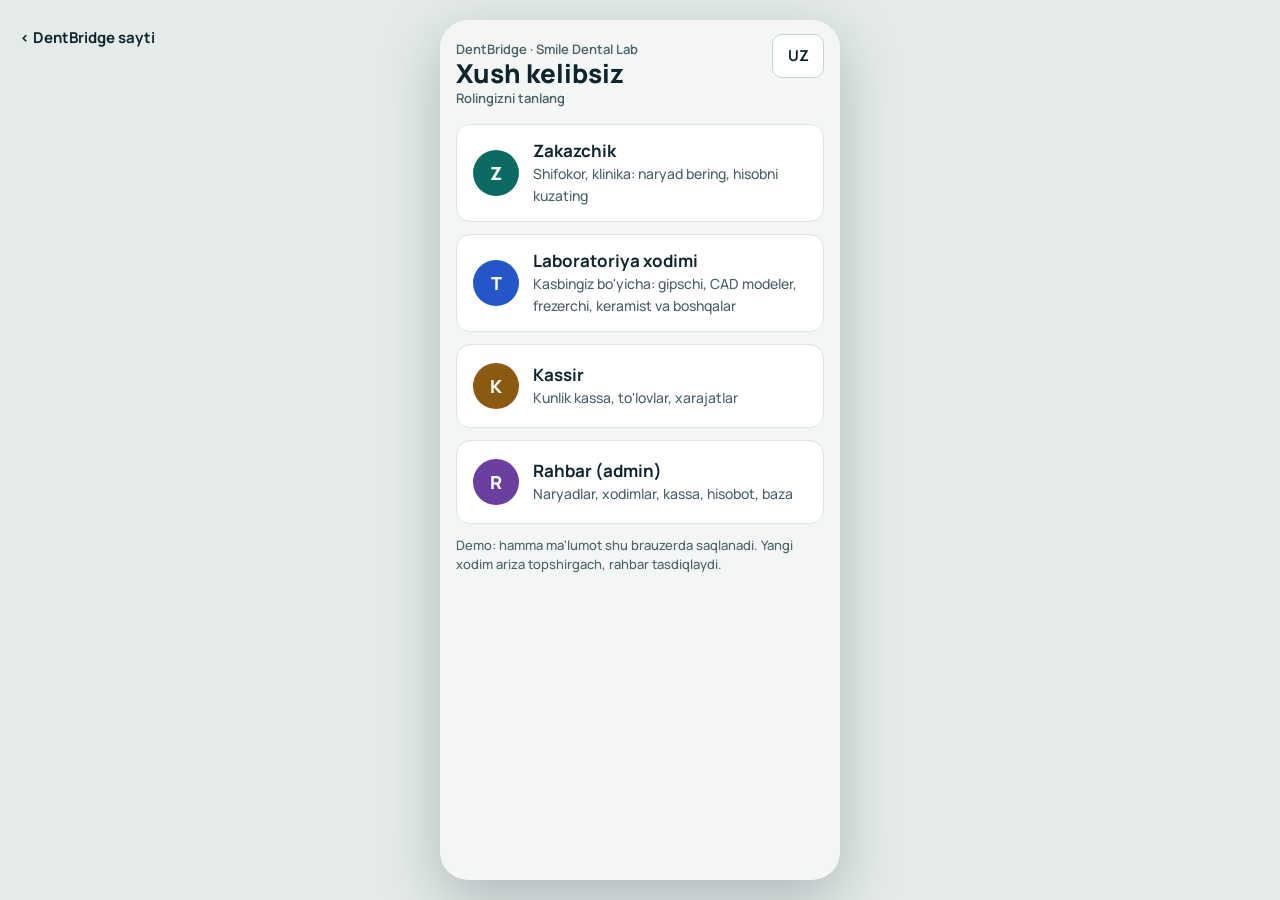
==== commit e463bc87: "Barcha laboratoriya xodimlari, kassa bazasi va Excel import - Rollar: zakazchik, laboratoriya xodimi" ====
--- a/app.html
+++ b/app.html
@@ -8,229 +8,718 @@
 <link rel="preconnect" href="https://fonts.googleapis.com">
 <link rel="stylesheet" href="https://fonts.googleapis.com/css2?family=Manrope:wght@400;500;600;700;800&display=swap">
 <style>
-:root{--ink:#10242B;--mute:#4A6068;--line:#DCE6E3;--bd:#C5D3D0;--page:#E4EBE9;color-scheme:light;
+:root{--ink:#10242B;--mute:#4A6068;--line:#DCE6E3;--bd:#C5D3D0;--page:#E4EBE9;--red:#B42318;color-scheme:light;
 box-sizing:border-box;padding-top:env(safe-area-inset-top,0px);padding-bottom:env(safe-area-inset-bottom,0px)}
-html{height:100%;scroll-padding-top:env(safe-area-inset-top,0px)}
+html{height:100%}
 *{box-sizing:border-box}
 body{margin:0;height:100%;background:var(--page);color:var(--ink);font:500 15px/1.45 'Manrope','Helvetica Neue',sans-serif}
 #app{position:relative;width:100%;max-width:430px;height:100%;margin:0 auto;overflow:hidden;background:#F3F6F5}
-@media (min-width:520px){body{display:grid;place-items:center}#app{width:390px;height:min(844px,100% - 24px);border-radius:28px;box-shadow:0 20px 60px rgba(16,36,43,.25)}}
+@media (min-width:520px){body{display:grid;place-items:center}#app{width:400px;height:min(860px,100% - 24px);border-radius:28px;box-shadow:0 20px 60px rgba(16,36,43,.25)}}
 .scr{display:flex;flex-direction:column;height:100%}
-h1{margin:0;font-size:26px;font-weight:800}
+h1{margin:0;font-size:26px;font-weight:800;line-height:1.15}
+h2{margin:4px 0 0;font-size:17px;font-weight:800}
 button,input,select,textarea{font:inherit;color:inherit}
 button:focus-visible,a:focus-visible,input:focus-visible,select:focus-visible,textarea:focus-visible{outline:3px solid var(--acc);outline-offset:2px}
 a{color:var(--nv);cursor:pointer}
 .hd{position:relative;padding:20px 16px 8px}.hd.t{padding:0 16px 8px}
-.hd .m{font-size:13px;font-weight:600;color:var(--mute)}
+.m{color:var(--mute)}.hd .m{font-size:13px;font-weight:600}
 .row{display:flex;justify-content:space-between;align-items:center;gap:8px}
 .lng{position:absolute;top:14px;right:16px;min-height:44px;min-width:52px;border:1px solid var(--bd);border-radius:10px;background:#fff;font-weight:700;cursor:pointer}
 .bk{display:inline-flex;align-items:center;min-height:44px;padding:0 16px;font-weight:700;text-decoration:none;color:var(--ink)}
-.bd{flex:1;min-height:0;overflow:auto;padding:8px 16px;display:flex;flex-direction:column;gap:12px}
+.bd{flex:1;min-height:0;overflow:auto;padding:8px 16px 16px;display:flex;flex-direction:column;gap:12px}
 .bd>*{flex:none}
-.ft{padding:12px 16px 24px;display:flex;flex-direction:column;gap:10px}
+.ft{padding:12px 16px 20px;display:flex;flex-direction:column;gap:10px}
 .c{background:#fff;border:1px solid var(--line);border-radius:14px;padding:14px 16px}
+.c[data-go]{cursor:pointer}
 .b{width:100%;min-height:52px;border:0;border-radius:12px;color:#fff;background:var(--acc);font-weight:700;font-size:16px;cursor:pointer}
 .b.o{background:#fff;color:var(--ink);border:1px solid var(--bd)}
 .b.sm{min-height:44px;font-size:14px;flex:1}
+.b.red{background:#fff;color:var(--red);border:1px solid #E7B4AE}
 .i{width:100%;min-height:48px;padding:0 12px;border:1px solid var(--bd);border-radius:10px;background:#fff;color:var(--ink)}
 textarea.i{padding:10px 12px;resize:none}
 .l{display:flex;flex-direction:column;gap:6px;font-weight:600;font-size:14px}
-.s{display:inline-block;padding:3px 10px;border-radius:99px;font-size:12px;font-weight:700}
-.s1{background:#DCEBFA;color:#12365F}.s2{background:#FBE9C8;color:#5E3704}.s3{background:#D3EFEA;color:#0B4B45}.s4{background:#E3E8EA;color:#2B3B41}
+.s{display:inline-block;padding:3px 10px;border-radius:99px;font-size:12px;font-weight:700;white-space:nowrap}
+.s1{background:#DCEBFA;color:#12365F}.s2{background:#FBE9C8;color:#5E3704}.s3{background:#D3EFEA;color:#0B4B45}.s4{background:#E3E8EA;color:#2B3B41}.s5{background:#FADCD8;color:#7A1A10}
 .u{border:1px dashed #9DB5B0;border-radius:12px;padding:14px;color:var(--mute);text-align:center;font-weight:600;cursor:pointer;background:transparent;width:100%}
-.sub{color:var(--mute);font-size:13px}.m{color:var(--mute)}
+.sub{color:var(--mute);font-size:13px}
 .col{display:flex;flex-direction:column;gap:6px}
-.fl{display:flex;gap:8px}.fl>*{flex:1}
-.fr{display:flex;justify-content:space-between;min-height:36px;align-items:center}
-nav{display:flex;background:#fff;border-top:1px solid var(--line);padding-bottom:12px}
-nav a{flex:1;display:flex;align-items:center;justify-content:center;min-height:56px;margin-top:-1px;border-top:3px solid transparent;font-size:12px;text-decoration:none;font-weight:600;color:var(--mute)}
+.fl{display:flex;gap:8px}.fl>*{flex:1;min-width:0}
+.fr{display:flex;justify-content:space-between;align-items:center;min-height:34px;gap:10px}
+nav{display:flex;background:#fff;border-top:1px solid var(--line);padding-bottom:10px}
+nav a{flex:1;display:flex;align-items:center;justify-content:center;text-align:center;min-height:56px;margin-top:-1px;padding:0 2px;border-top:3px solid transparent;font-size:12px;line-height:1.2;text-decoration:none;font-weight:600;color:var(--mute)}
 nav a.on{border-top-color:var(--nv);font-weight:800;color:var(--nv)}
-nav.ad a{min-height:52px;font-size:13px;border-top:0;margin:0}
-.rb{display:flex;align-items:center;gap:14px;width:100%;min-height:96px;padding:16px;border:1px solid var(--line);border-radius:14px;background:#fff;text-align:left;cursor:pointer}
-.rb i{flex:0 0 48px;height:48px;border-radius:24px;color:#fff;display:flex;align-items:center;justify-content:center;font-weight:800;font-size:20px;font-style:normal}
+.rb{display:flex;align-items:center;gap:14px;width:100%;min-height:84px;padding:14px 16px;border:1px solid var(--line);border-radius:14px;background:#fff;text-align:left;cursor:pointer}
+.av{flex:0 0 46px;height:46px;border-radius:23px;color:#fff;display:flex;align-items:center;justify-content:center;font-weight:800;font-size:18px;font-style:normal;background:var(--acc)}
 .hero{position:relative;background:var(--acc);color:#fff;border-radius:20px;padding:20px;overflow:hidden}
-.hero .b{margin-top:14px;width:auto;min-height:46px;padding:0 20px;font-size:15px;background:#fff}
+.hero .b{margin-top:14px;width:auto;min-height:46px;padding:0 20px;font-size:15px;background:#fff;color:var(--nv)}
+.hero .k{font-size:13px;font-weight:600;opacity:.88}.hero .n{font-size:42px;font-weight:800;line-height:1.1}
 .tile{min-height:76px;padding:12px;border:1px solid var(--line);border-radius:14px;background:#fff;text-align:left;cursor:pointer}
+.tile b{display:block;font-size:14px}.tile span{font-size:12px}
 .ph{display:flex;align-items:center;justify-content:center;border-radius:12px;font-size:13px;font-weight:700;color:#2B3B41}
 .steps{display:flex;gap:8px;padding:0 16px 8px}.steps div{flex:1;font-size:12px;font-weight:700;color:var(--mute)}
 .steps div.on{color:var(--ink)}.steps i{display:block;height:6px;border-radius:3px;background:var(--line);margin-bottom:4px}.steps .on i{background:var(--acc)}
+.chips{display:flex;gap:8px;overflow:auto;padding-bottom:2px}
 .chip{flex:none;padding:8px 14px;border-radius:99px;font-size:13px;font-weight:700;background:#fff;color:var(--ink);border:1px solid var(--bd);cursor:pointer}
 .chip.on{background:var(--nv);color:#fff;border-color:var(--nv)}
 .tabs{display:flex;gap:8px;padding:0 16px 8px}
-.tabs button{flex:1;min-height:44px;border:1px solid var(--bd);border-radius:10px;background:#fff;font-weight:700;cursor:pointer}
-.tabs button.on{background:var(--acc);color:#fff;border:0}
-.bub{max-width:78%;padding:10px 12px}
-.big{font-size:30px;font-weight:800;color:#4B2A78}
+.tabs button{flex:1;min-height:44px;border:1px solid var(--bd);border-radius:10px;background:#fff;font-weight:700;font-size:14px;cursor:pointer}
+.tabs button.on{background:var(--acc);color:#fff;border-color:var(--acc)}
+.bub{max-width:80%;padding:10px 12px}
 .tg{position:absolute;left:12px;right:12px;bottom:84px;background:var(--ink);color:#fff;border-radius:12px;padding:12px 14px;font-weight:600;font-size:14px;text-align:center;z-index:9}
 .link{display:inline-flex;align-items:center;min-height:36px;font-size:14px;font-weight:700;text-decoration:none}
 .site{display:none}@media (min-width:520px){.site{display:block;position:fixed;top:16px;left:20px;font-weight:700;text-decoration:none;color:#10242B;min-height:44px;line-height:44px}}
+.grid2{display:grid;grid-template-columns:1fr 1fr;gap:10px}
+.kpi{background:#fff;border:1px solid var(--line);border-radius:14px;padding:12px 14px;text-align:left}
+.kpi .m{font-size:12px;font-weight:600}.kpi b{display:block;font-size:19px;font-weight:800;margin-top:2px;word-break:break-word}
+.kpi[data-go]{cursor:pointer}
+.sec{display:flex;justify-content:space-between;align-items:center;margin-top:4px}
+.sec b{font-size:17px;font-weight:800}
+.list{background:#fff;border:1px solid var(--line);border-radius:14px;overflow:hidden}
+.li{display:flex;justify-content:space-between;align-items:center;gap:10px;min-height:52px;padding:8px 14px;border-top:1px solid #E6EEEC;color:var(--ink);text-decoration:none;font-weight:600}
+.li:first-child{border-top:0}
+.li .sub{font-weight:500}
+.x{border:0;background:none;color:var(--red);font-weight:800;font-size:18px;min-width:40px;min-height:40px;cursor:pointer;border-radius:10px}
+.stg{display:flex;gap:12px;align-items:flex-start;padding:10px 0;border-top:1px solid #E6EEEC}
+.stg:first-child{border-top:0;padding-top:2px}
+.dot{width:14px;height:14px;border-radius:7px;margin-top:4px;flex:none;border:2px solid var(--bd);background:#fff}
+.dot.work{background:#E0A526;border-color:#E0A526}.dot.done{background:#0B8F7F;border-color:#0B8F7F}
+.tw{overflow:auto;border:1px solid var(--line);border-radius:14px;background:#fff}
+.tbl{width:100%;border-collapse:collapse;font-size:13px}
+.tbl th,.tbl td{padding:8px 10px;text-align:right;white-space:nowrap;border-bottom:1px solid #E6EEEC}
+.tbl th{font-size:12px;color:var(--mute);font-weight:700;background:#FAFCFB}
+.tbl th:first-child,.tbl td:first-child{text-align:left;position:sticky;left:0;background:#fff}
+.tbl th:first-child{background:#FAFCFB}
+.tbl tr.tot td{font-weight:800;background:#F6F9F8}
+.tbl tr.tot td:first-child{background:#F6F9F8}
+.neg{color:var(--red)}
+.chk{display:flex;align-items:center;gap:10px;min-height:44px;font-weight:600}
+.chk input{width:22px;height:22px;accent-color:var(--acc)}
+.dn{display:flex;gap:8px;align-items:center}
+.dn button{flex:0 0 48px;min-height:48px;border:1px solid var(--bd);border-radius:10px;background:#fff;font-weight:800;font-size:18px;cursor:pointer}
 </style>
 </head>
 <body>
 <a class="site" href="index.html">‹ DentBridge sayti</a>
 <div id="app"></div>
 <input type="file" id="fp" hidden multiple>
+<input type="file" id="fx" hidden multiple accept=".xlsx,.xls">
+<input type="file" id="fj" hidden accept=".json,application/json">
+<script src="kassa-import.js"></script>
 <script>
-const A={lab:'#0B6B62',mod:'#2456C9',adm:'#6B3FA0'},BG={lab:'#F3F6F5',mod:'#F1F4FB',adm:'#F5F1FA'},NV={lab:'#0B5E57',mod:'#1D44A3',adm:'#6B3FA0'};
-const ST={new:['Yangi','s1'],work:['Modelerda','s2'],review:['Tekshiruvda','s3'],done:['Qabul qilindi','s4']};
-const TYPES=['Toj',"Ko'prik",'Vinir','Implant'];
-const seed=()=>({lab:null,mod:null,lang:'uz',notif:true,next:1045,
-users:[{n:'Aziz',r:'Modeler',st:'ok',phone:'+998 90 123 45 67',exo:'3.2',exp:'4',w:['Toj','Implant'],test:'test_aziz.stl'},
-{n:'Dilnoza',r:'Modeler',st:'pending',phone:'+998 93 765 43 21',exo:'3.1',exp:'2',w:['Vinir'],test:'test_dilnoza.stl'},
-{n:'Smile Dental Lab',r:'Lab',st:'ok'}],
-orders:[
-{id:1042,type:"Ko'prik",teeth:'14, 15, 16',color:'A2',due:'2026-10-14',note:'Zirkoniy, 3 birlik.',lab:'Smile Dental Lab',files:[{n:'skan_1042.stl',s:2.4}],status:'review',modeler:'Aziz',mf:'bridge_1042.stl',mn:'Tishlov tekshirildi.',chat:[{w:'mod',t:`Model tayyor, tekshirib ko'ring.`}],seen:{lab:0,mod:1,adm:0}},
-{id:1043,type:'Toj',teeth:'11',color:'A1',due:'2026-10-16',note:'',lab:'Smile Dental Lab',files:[{n:'skan_1043.stl',s:1.8}],status:'work',modeler:'Aziz',chat:[],seen:{lab:0,mod:0,adm:0}},
-{id:1044,type:'Vinir',teeth:'11, 12, 21, 22',color:'B1',due:'2026-10-20',note:'Yupqa vinir.',lab:'Smile Dental Lab',files:[{n:'skan_1044.stl',s:3.1}],status:'new',chat:[],seen:{lab:0,mod:0,adm:0}},
-{id:1040,type:'Implant',teeth:'36',color:'A3',due:'2026-10-05',note:'',lab:'Smile Dental Lab',files:[{n:'skan_1040.stl',s:2.2}],status:'done',modeler:'Aziz',mf:'impl_1040.stl',chat:[],seen:{lab:0,mod:0,adm:0}}]});
-let D;try{D=JSON.parse(localStorage.getItem('dbw2'))}catch(e){}D=D||seed();
-const S={role:null,screen:'start',sel:null,flt:'new',pf:'Hammasi',draft:{},files:{},imp:0,rev:null};
-const save=()=>{try{localStorage.setItem('dbw2',JSON.stringify(D))}catch(e){}};
+/* ============ Konstantalar ============ */
+const KEY='dentbridge_v3';
+const A={zak:'#0B6B62',tex:'#2456C9',kas:'#8A5A12',adm:'#6B3FA0'};
+const BG={zak:'#F3F6F5',tex:'#F1F4FB',kas:'#F8F4EC',adm:'#F5F1FA'};
+const NV={zak:'#0B5E57',tex:'#1D44A3',kas:'#74490A',adm:'#5A3289'};
+const ROLE={zak:'Zakazchik',tex:'Texnik',kas:'Kassir',adm:'Rahbar'};
+// Zubtexnik laboratoriyasi kasblari: har bir naryad bosqichi shu kasblardan biriga tegishli
+const PROF={gips:'Gipschi (model)',cad:'CAD modeler (exocad)',cam:'CAM operator / frezerchi',kar:'Karkas texnigi',quy:'Quyuvchi (litey)',ker:'Keramist',imp:'Implant texnigi',pro:'Olinadigan protez texnigi',ort:'Ortodontik texnik',par:'Pardozchi (polirovka)',kur:'Kuryer'};
+const PSH={gips:'Gips model',cad:'CAD modellash',cam:'Frezerlash',kar:'Karkas',quy:'Quyish',ker:'Keramika',imp:'Implant qismi',pro:'Protez',ort:'Ortodontiya',par:'Pardoz',kur:'Yetkazish'};
+const OST={new:['Yangi','s1'],work:['Jarayonda','s2'],ready:['Tayyor','s3'],del:['Topshirildi','s4']};
+const USTAT={ok:['Faol','s3'],pending:['Kutilmoqda','s2'],rejected:['Rad etilgan','s5'],blocked:['Bloklangan','s5']};
+
+/* ============ Yordamchilar ============ */
 const $=s=>document.querySelector(s);
-const esc=s=>String(s??'').replace(/[&<>"]/g,c=>({'&':'&amp;','<':'&lt;','>':'&gt;','"':'&quot;'}[c]));
+const esc=s=>String(s??'').replace(/[&<>"']/g,c=>({'&':'&amp;','<':'&lt;','>':'&gt;','"':'&quot;',"'":'&#39;'}[c]));
+const today=()=>{const d=new Date();d.setMinutes(d.getMinutes()-d.getTimezoneOffset());return d.toISOString().slice(0,10)};
+const addDays=(iso,n)=>{const d=new Date(iso+'T00:00:00Z');d.setUTCDate(d.getUTCDate()+n);return d.toISOString().slice(0,10)};
+const fmt=n=>Math.round(n||0).toLocaleString('ru-RU');
+const som=n=>fmt(n)+" so'm";
 const mb=n=>(n/1048576).toFixed(1)+' MB';
-const me=()=>S.role==='lab'?(D.lab?.name||''):S.role==='mod'?(D.mod?.name||''):'Admin';
+const MON=['Yanvar','Fevral','Mart','Aprel','May','Iyun','Iyul','Avgust','Sentabr','Oktabr','Noyabr','Dekabr'];
+const monName=ym=>{const [y,m]=ym.split('-');return MON[+m-1]+' '+y};
+const dayName=iso=>{const [y,m,d]=iso.split('-');return `${+d} ${MON[+m-1]} ${y}`};
+const teethCount=s=>(String(s||'').match(/\d+/g)||[]).length;
+let _rnd=7;const rnd=()=>(_rnd=(_rnd*16807)%2147483647)/2147483647;
+
+/* ============ Demo baza ============ */
+function seed(){
+  const t=today(),dd=n=>addDays(t,n);
+  const people=[
+    {id:1,kind:'adm',n:'Jasur Karimov',phone:'+998 90 111 22 33',st:'ok'},
+    {id:2,kind:'kas',n:'Malika',phone:'+998 91 222 33 44',st:'ok'},
+    {id:10,kind:'zak',sub:'Shifokor',n:'Dr. Akmal Rasulov',phone:'+998 90 123 00 01',city:'Urganch',pct:0,disc:0,st:'ok'},
+    {id:11,kind:'zak',sub:'Klinika',n:'"Tabassum" klinikasi',phone:'+998 62 224 00 02',city:'Xiva',pct:0,disc:5,st:'ok'},
+    {id:12,kind:'zak',sub:'Shifokor',n:'Dr. Nodira Yusupova',phone:'+998 93 555 00 03',city:'Urganch',pct:0,disc:0,st:'ok'},
+    {id:20,kind:'tex',prof:'cad',n:'Aziz',phone:'+998 90 123 45 67',exo:'3.2',exp:'4',st:'ok'},
+    {id:21,kind:'tex',prof:'cad',n:'Dilnoza',phone:'+998 93 765 43 21',exo:'3.1',exp:'2',st:'pending',test:'test_dilnoza.stl'},
+    {id:22,kind:'tex',prof:'gips',n:'Bekzod',phone:'+998 94 100 10 10',exp:'6',st:'ok'},
+    {id:23,kind:'tex',prof:'cam',n:'Sanjar',phone:'+998 94 100 10 11',exp:'3',st:'ok'},
+    {id:24,kind:'tex',prof:'kar',n:'Rustam',phone:'+998 94 100 10 12',exp:'8',st:'ok'},
+    {id:25,kind:'tex',prof:'quy',n:'Sherali',phone:'+998 94 100 10 13',exp:'10',st:'ok'},
+    {id:26,kind:'tex',prof:'ker',n:'Laylo',phone:'+998 94 100 10 14',exp:'5',st:'ok'},
+    {id:27,kind:'tex',prof:'pro',n:"Ulug'bek",phone:'+998 94 100 10 15',exp:'12',st:'ok'},
+    {id:28,kind:'tex',prof:'ort',n:'Kamola',phone:'+998 94 100 10 16',exp:'3',st:'ok'},
+    {id:29,kind:'tex',prof:'imp',n:'Otabek',phone:'+998 94 100 10 17',exp:'4',st:'ok'},
+    {id:30,kind:'tex',prof:'par',n:'Javohir',phone:'+998 94 100 10 18',exp:'2',st:'ok'},
+    {id:31,kind:'tex',prof:'kur',n:'Doniyor',phone:'+998 94 100 10 19',exp:'1',st:'ok'}
+  ];
+  const price=[
+    {id:1,n:'Zirkoniy toj',unit:'birlik',price:450000,st:[['gips',15000],['cad',35000],['cam',40000],['ker',60000]]},
+    {id:2,n:'Metallokeramika toj',unit:'birlik',price:300000,st:[['gips',15000],['kar',30000],['quy',20000],['ker',50000]]},
+    {id:3,n:'E.max vinir',unit:'birlik',price:500000,st:[['gips',15000],['cad',35000],['cam',40000],['ker',70000]]},
+    {id:4,n:'Implant ustidagi toj',unit:'birlik',price:650000,st:[['gips',20000],['imp',50000],['cad',40000],['cam',40000],['ker',60000]]},
+    {id:5,n:"Olinadigan protez (to'liq)",unit:"jag'",price:1500000,st:[['gips',30000],['pro',250000],['par',40000]]},
+    {id:6,n:'Ortodontik kappa',unit:"jag'",price:400000,st:[['gips',20000],['cad',30000],['ort',80000]]},
+    {id:7,n:'Faqat modellash (exocad)',unit:'birlik',price:100000,st:[['cad',35000]]}
+  ];
+  const staffBy=p=>people.find(x=>x.kind==='tex'&&x.prof===p&&x.st==='ok')?.id||null;
+  const mk=(id,zak,pr,teeth,color,due,patient,done,working,created,note)=>{
+    const P=price.find(x=>x.id===pr),units=teethCount(teeth)||1,disc=people.find(x=>x.id===zak).disc||0;
+    return {id,zak,pr,patient:patient.replace(/^Bemor:\s*/,''),teeth,units,color,due:dd(due),note:note||'',files:[{n:`skan_${id}.stl`,s:2400000}],created:dd(created),del:false,
+      sum:Math.round(units*P.price*(1-disc/100)),
+      stages:P.st.map(([p,rate],i)=>({p,rate,s:i<done||i===working?staffBy(p):null,st:i<done?'done':i===working?'work':'wait',at:i<done?dd(created+i+1):null})),
+      chat:[],seen:{}};
+  };
+  const orders=[
+    mk(1046,12,7,'46, 47','A2',2,'Bemor: Ra\'no S.',0,-1,0),
+    mk(1045,10,4,'36','A3',-2,'Bemor: Murod K.',2,2,-6,'Implant: Straumann BL 4.1'),
+    mk(1044,12,3,'11, 12, 21, 22','B1',8,'Bemor: Gulnora A.',0,-1,-1,'Yupqa vinir.'),
+    mk(1043,11,2,'11','A1',5,'Bemor: Shoxrux D.',1,1,-3),
+    mk(1042,10,1,'14, 15, 16','A2',3,'Bemor: Sardor T.',4,-1,-7,'Zirkoniy, 3 birlik.'),
+    mk(1040,11,5,"yuqori jag'",'A3',-5,'Bemor: Halima B.',3,-1,-14)
+  ];
+  const o1040=orders.find(o=>o.id===1040);o1040.units=1;o1040.sum=1425000;o1040.del=true;o1040.delAt=dd(-9);
+  orders.find(o=>o.id===1042).chat=[{w:'tex',n:'Aziz',t:"Model tayyor, tishlov tekshirildi."}];
+  // Kassa: so'nggi 20 kun. Avvalgi naryadlar topshirilib, to'langan
+  const days={},D0=()=>({in:[],adv:[],exp:[],bank:0,oth:[]});_rnd=7;
+  for(let i=19;i>=0;i--)days[dd(-i)]=D0();
+  const hist=[[1030,10,1,'21'],[1031,12,3,'12, 22'],[1032,11,2,'36, 37'],[1033,10,6,"yuqori jag'"],[1034,12,1,'45'],[1035,11,4,'46'],[1036,10,7,'14, 15, 16, 17'],[1037,12,2,'24, 25'],[1038,11,1,'11, 21'],[1039,10,3,'13']];
+  hist.forEach(([id,z,pr,teeth],k)=>{const created=-24+k*2,o=mk(id,z,pr,teeth,'A2',created+7,'',99,-1,created);o.stages.forEach((s,i)=>s.at=dd(Math.min(-1,created+i+1)));
+    o.del=true;o.delAt=dd(Math.min(-1,created+8));orders.push(o);
+    if(k<9&&days[o.delAt])days[o.delAt].in.push([z,rnd()<.6?'n':'p',o.sum,id])});
+  const exps=['Gips va material','Freza diski','Elektr energiya','Keramika massasi',"Terminal qog'ozi",'Yetkazish (taksi)','Internet'];
+  Object.keys(days).forEach((d,i)=>{const x=days[d];
+    if(rnd()<.6)x.exp.push([exps[Math.floor(rnd()*exps.length)],Math.round(rnd()*8+1)*25000]);
+    if(i%5===4)x.adv.push([[22,23,24,26][(i/5|0)%4],300000]);
+    if(i%7===6)x.bank=1000000;
+    if(i===8)x.oth.push(['Eski apparat sotildi','n',400000]);});
+  days[o1040.delAt].in.push([11,'p',1425000,1040]);
+  days[dd(-1)].in.push([10,'n',600000,1042]);
+  return {v:3,lab:{name:'Smile Dental Lab',city:'Urganch',phone:'+998 90 111 22 33'},notif:true,lang:'uz',kInK:true,next:1047,
+    people,price,orders,days,me:{},upd:t};
+}
+
+let D;try{D=JSON.parse(localStorage.getItem(KEY))}catch(e){}
+if(!D||D.v!==3)D=seed();
+const S={role:null,screen:'start',sel:null,pid:null,prid:null,flt:'all',pf:'all',draft:{},files:{},kdate:today(),kt:'in',month:today().slice(0,7),imp:null,ix:null,link:false};
+function save(){D.upd=today();try{localStorage.setItem(KEY,JSON.stringify(D));return true}catch(e){toast("Brauzer xotirasi to'ldi: saqlanmadi");return false}}
+
+/* ============ Model funksiyalari ============ */
+const P=id=>D.people.find(x=>x.id===id);
+const kind=k=>D.people.filter(x=>x.kind===k);
+const pname=id=>P(id)?.n||'—';
+const PR=id=>D.price.find(x=>x.id===id);
 const ord=()=>D.orders.find(o=>o.id===S.sel);
-const unread=(o,r)=>o.chat.slice(o.seen[r]).filter(m=>m.w!==r).length;
+const me=()=>S.role==='adm'?(kind('adm')[0]||{id:0,n:'Rahbar'}):P(D.me[S.role]);
+const newId=()=>Math.max(100,...D.people.map(x=>x.id))+1;
+const ostat=o=>o.del?'del':o.stages.every(s=>s.st==='done')?'ready':o.stages.some(s=>s.st!=='wait')?'work':'new';
+const avail=(o,i)=>!o.del&&o.stages[i].st==='wait'&&o.stages.slice(0,i).every(s=>s.st==='done');
+const curStage=o=>o.stages.find(s=>s.st!=='done');
+const overdue=o=>!o.del&&o.due<today();
+const unread=(o,r)=>o.chat.slice(o.seen[r]||0).filter(m=>m.w!==r).length;
+const day=d=>D.days[d]||(D.days[d]={in:[],adv:[],exp:[],bank:0,oth:[]});
+const pctOf=(pid,m)=>{const p=P(pid)||{};return m==='p'?(p.pp??p.pct??0):(p.pct??0)};
+// To'lovlar indeksi: har render oldidan bir marta quriladi
+function ix(){
+  if(S.ix)return S.ix;
+  const by={},byOrd={};
+  for(const d in D.days)for(const e of D.days[d].in){by[e[0]]=(by[e[0]]||0)+e[2];if(e[3])byOrd[e[3]]=(byOrd[e[3]]||0)+e[2]}
+  return S.ix={by,byOrd};
+}
+const billed=pid=>D.orders.filter(o=>o.zak===pid&&['ready','del'].includes(ostat(o))).reduce((a,o)=>a+o.sum,0);
+const debt=pid=>billed(pid)-(ix().by[pid]||0);
+// Kunlik hisob (Excel'dagi kunlik varaq formulalari bo'yicha)
+function calc(dates){
+  const r={N:0,P:0,PlN:0,PlP:0,A:0,X:0,B:0,ON:0,OP:0,per:{},days:0};
+  for(const d of dates){const x=D.days[d];if(!x)continue;r.days++;
+    for(const [pid,m,s] of x.in){const pl=s*pctOf(pid,m),q=r.per[pid]||(r.per[pid]={n:0,p:0,pl:0,a:0});
+      if(m==='n'){r.N+=s;r.PlN+=pl;q.n+=s}else{r.P+=s;r.PlP+=pl;q.p+=s}q.pl+=pl;}
+    for(const [pid,s] of x.adv){r.A+=s;(r.per[pid]||(r.per[pid]={n:0,p:0,pl:0,a:0})).a+=s}
+    for(const e of x.exp)r.X+=e[1];
+    r.B+=x.bank||0;
+    for(const [,m,s] of x.oth)m==='n'?r.ON+=s:r.OP+=s;
+  }
+  r.kassa=r.N-r.A-r.X+r.ON;            // Kassada hozirgi summa
+  r.zoir=r.N-r.A-r.B-r.X+r.ON;         // Egasiga (Zoir)
+  r.foida=r.zoir+r.B+(r.P+r.OP-r.PlP); // Jami foida: naqd + plastik
+  r.olin=r.PlN-r.A;                    // Olinmagan pul (ulush - avans)
+  return r;
+}
+const monthDates=ym=>Object.keys(D.days).filter(d=>d.startsWith(ym)).sort();
+// Texnik daromadi (ishbay): tugatilgan bosqichlar
+function earn(pid,ym){
+  const rows={};let sum=0,cnt=0;
+  for(const o of D.orders)for(const s of o.stages)if(s.s===pid&&s.st==='done'&&(s.at||'').startsWith(ym)){
+    const k=o.zak+'|'+s.rate,r=rows[k]||(rows[k]={zak:o.zak,units:0,rate:s.rate,sum:0});
+    r.units+=o.units;r.sum+=o.units*s.rate;sum+=o.units*s.rate;cnt++;
+  }
+  let paid=0;for(const d of monthDates(ym))for(const [p,s] of D.days[d].adv)if(p===pid)paid+=s;
+  return {rows:Object.values(rows),sum,cnt,paid};
+}
+
+/* ============ HTML bo'laklari ============ */
 const v=k=>esc(S.draft[k]??'');
-const I=(k,ph,t='text')=>`<input class="i" data-f="${k}" type="${t}" placeholder="${ph}" value="${v(k)}">`;
-const TA=(k,r=3)=>`<textarea class="i" data-f="${k}" rows="${r}">${v(k)}</textarea>`;
+const I=(k,ph,t='text',x='')=>`<input class="i" data-f="${k}" type="${t}" placeholder="${esc(ph)}" value="${v(k)}" ${x}>`;
+const TA=(k,r=3,ph='')=>`<textarea class="i" data-f="${k}" rows="${r}" placeholder="${esc(ph)}">${v(k)}</textarea>`;
+const SEL=(k,opts,x='')=>`<select class="i" data-f="${k}" ${x}>${opts.map(([val,t])=>`<option value="${esc(val)}" ${String(S.draft[k]??'')===String(val)?'selected':''}>${esc(t)}</option>`).join('')}</select>`;
 const L=(t,x,st='')=>`<label class="l" style="${st}">${t}${x}</label>`;
-const badge=o=>`<span class="s ${ST[o.status][1]}">${ST[o.status][0]}</span>`;
-const kv=(a,b)=>`<div><span class="m">${a}:</span> <b>${esc(b)}</b></div>`;
-const back=t=>`<a class="bk" data-go="${t}">‹ Orqaga</a>`;
+const badge=o=>{const s=ostat(o);return `<span class="s ${OST[s][1]}">${OST[s][0]}</span>`};
+const ubadge=u=>u.st&&u.st!=='ok'?` <span class="s ${USTAT[u.st][1]}">${USTAT[u.st][0]}</span>`:'';
+const kv=(a,b)=>`<div class="fr"><span class="m">${a}</span><b style="text-align:right">${b}</b></div>`;
+const back=t=>`<a class="bk" href="#" data-go="${t}">‹ Orqaga</a>`;
 const lng=`<button class="lng" data-go="lang" aria-label="Til">UZ</button>`;
-const files=(k)=>(S.files[k]||[]).length?`<div class="c" style="padding:6px 12px;font-size:14px">${S.files[k].map(f=>`<div class="fr"><span>${esc(f.n)}</span><span class="m">${mb(f.s)}</span></div>`).join('')}</div>`:'';
-const pickRow=(k,labels)=>`<div class="l">${labels[0]}<div class="fl">${labels[1].map(([t,a])=>`<button type="button" class="b o sm" data-pick="${k}" data-acc="${a}">${t}</button>`).join('')}</div></div>`;
-const NAV={lab:[['home','Bosh sahifa'],['orders','Zakazlar'],['port','Portfolyolar'],['set','Sozlamalar']],mod:[['home','Bosh sahifa'],['orders','Zakazlar'],['port','Portfolyom'],['set','Sozlamalar']],adm:[['orders','Zakazlar'],['admin','Foydalanuvchilar'],['lang','Til'],['admindb','Sozlamalar']]};
-const ACT={order:'orders',neworder:'orders',chat:'orders',adminreview:'admin',adminimport:'admindb',contact:'set'};
-const nav=()=>{const a=ACT[S.screen]||S.screen;return `<nav class="${S.role==='adm'?'ad':''}">${NAV[S.role].map(([k,t])=>`<a data-go="${k}" class="${a===k?'on':''}">${t}</a>`).join('')}</nav>`};
-const scr=(bg,ac,nv,h)=>{const a=$('#app');a.style.background=bg;a.style.setProperty('--acc',ac);a.style.setProperty('--nv',nv);return `<div class="scr">${h}</div>`};
-const R=(inner,bg)=>scr(bg||BG[S.role],A[S.role],NV[S.role],inner);
-const M=inner=>scr(BG.mod,A.mod,NV.mod,inner);
-const steps=n=>`<div class="steps">${['Anketa','Sinov keys','Tasdiqlash'].map((t,i)=>`<div class="${i<n?'on':''}"><i></i>${t}</div>`).join('')}</div>`;
-const tooth=`<svg width="96" height="96" viewBox="0 0 36 36" fill="none" stroke="#fff" stroke-opacity=".3" stroke-width="1.4" stroke-linecap="round" stroke-linejoin="round" style="position:absolute;right:12px;top:10px"><path d="M8 6c3-2 6 0 10 0s7-2 10 0c2 4-1 9-2 14s-1 10-4 10-2-7-4-7-1 7-4 7-3-5-4-10-4-10-2-14z"/></svg>`;
-const tiles=(arr,h)=>`<div style="display:flex;gap:10px">${arr.map((u,i)=>`<div style="flex:1;min-width:0;display:flex;flex-direction:column;gap:6px"><div class="ph" style="height:${h}px;background:${['#CFE6E1','#BFDDD6','#DDEFEB'][i%3]}">Rasm</div><div style="font-weight:700;font-size:13px">${esc(u.n)}</div><div class="sub" style="font-size:12px;margin-top:-4px">${esc(u.exo)} · ${esc(u.exp)} yil</div></div>`).join('')}</div>`;
-const appr=()=>D.users.filter(u=>u.r==='Modeler'&&u.st==='ok');
-const card=o=>`<div class="c" style="display:flex;justify-content:space-between;align-items:center"><div><b>№${o.id}</b><div class="sub">${esc(o.type)} · ${esc(o.teeth)}</div></div>${badge(o)}</div>`;
-
+const ini=n=>esc(String(n||'?').replace(/^(Dr\.?\s*|")/i,'').charAt(0).toUpperCase());
+const files=k=>(S.files[k]||[]).length?`<div class="c" style="padding:6px 12px;font-size:14px">${S.files[k].map(f=>`<div class="fr"><span>${esc(f.n)}</span><span class="m">${mb(f.s)}</span></div>`).join('')}</div>`:'';
+const pickRow=(k,t,opts)=>`<div class="l">${t}<div class="fl">${opts.map(([x,a])=>`<button type="button" class="b o sm" data-pick="${k}" data-acc="${a}">${x}</button>`).join('')}</div></div>`;
+const NAV={
+  zak:[['home','Bosh sahifa'],['orders','Naryadlar'],['bill','Hisob'],['port','Texniklar'],['set','Sozlamalar']],
+  tex:[['home','Bosh sahifa'],['jobs','Ishlar'],['earn','Daromad'],['set','Sozlamalar']],
+  kas:[['kassa','Kassa'],['clients','Zakazchilar'],['rep','Hisobot'],['set','Sozlamalar']],
+  adm:[['home','Bosh'],['orders','Naryadlar'],['kassa','Kassa'],['staff','Xodimlar'],['more',"Ko'proq"]]
+};
+const ACT={order:'orders',neworder:'orders',chat:'orders',person:'staff',addstaff:'staff',kform:'kassa',client:'clients',addclient:'clients',contact:'set',prof:'set',
+  price:'more',pedit:'more',importx:'more',db:'more',lang:'more',clients:'clients',rep:'rep'};
+function nav(){
+  let a=ACT[S.screen]||S.screen;
+  if(S.role==='adm'&&['clients','rep','price','pedit','importx','db','client','addclient','lang','set'].includes(S.screen))a='more';
+  if(S.role==='adm'&&S.screen==='person'&&P(S.pid)?.kind==='zak')a='more';
+  return `<nav>${NAV[S.role].map(([k,t])=>`<a href="#" data-go="${k}" class="${a===k?'on':''}">${t}</a>`).join('')}</nav>`;
+}
+function scr(role,h){const a=$('#app'),r=role||'adm';a.style.background=BG[r];a.style.setProperty('--acc',A[r]);a.style.setProperty('--nv',NV[r]);return `<div class="scr">${h}</div>`}
+const R=h=>scr(S.role,h);
+const steps=(n,list)=>`<div class="steps">${list.map((t,i)=>`<div class="${i<n?'on':''}"><i></i>${t}</div>`).join('')}</div>`;
+const tooth=`<svg width="96" height="96" viewBox="0 0 36 36" fill="none" stroke="#fff" stroke-opacity=".3" stroke-width="1.4" stroke-linecap="round" stroke-linejoin="round" style="position:absolute;right:12px;top:10px" aria-hidden="true"><path d="M8 6c3-2 6 0 10 0s7-2 10 0c2 4-1 9-2 14s-1 10-4 10-2-7-4-7-1 7-4 7-3-5-4-10-4-10-2-14z"/></svg>`;
+function ocard(o,extra=''){
+  const cs=curStage(o),pr=PR(o.pr);
+  return `<div class="c" data-go="order" data-id="${o.id}" style="${ostat(o)==='ready'&&S.role==='zak'?'border:2px solid var(--acc)':''}">
+  <div class="row"><b>№${o.id}</b>${badge(o)}</div>
+  <div style="margin-top:4px">${esc(pr?.n||'—')} · ${esc(o.teeth)}</div>
+  <div class="sub">${S.role!=='zak'?esc(pname(o.zak))+' · ':''}Muddat: <span class="${overdue(o)?'neg':''}">${esc(o.due)}</span>${cs&&!o.del?' · '+esc(PSH[cs.p]):''}</div>${extra}</div>`;
+}
+function ptile(u){return `<div class="c" style="display:flex;gap:12px;align-items:center"><span class="av" style="background:${A.tex}">${ini(u.n)}</span><div style="min-width:0"><b>${esc(u.n)}</b><div class="sub">${esc(PROF[u.prof]||'')}${u.exp?' · '+esc(u.exp)+' yil':''}${u.exo?' · Exocad '+esc(u.exo):''}</div></div></div>`}
+function table(head,rows,tot){
+  return `<div class="tw"><table class="tbl"><thead><tr>${head.map(h=>`<th>${h}</th>`).join('')}</tr></thead><tbody>${rows.map(r=>`<tr>${r.map(c=>`<td>${c}</td>`).join('')}</tr>`).join('')}${tot?`<tr class="tot">${tot.map(c=>`<td>${c}</td>`).join('')}</tr>`:''}</tbody></table></div>`;
+}
+function sumCard(r,title){
+  const row=(a,b,cls='')=>`<div class="fr"><span class="m">${a}</span><b class="${cls}">${b}</b></div>`;
+  return `<div class="c col" style="gap:2px">${title?`<b style="margin-bottom:4px">${title}</b>`:''}
+  ${row('Jami topshirdi · naqd',som(r.N))}${row('Jami topshirdi · plastik',som(r.P))}
+  ${row('Ulush (plan)',som(r.PlN+r.PlP))}${row('Avans / oylik berildi',som(r.A))}
+  ${row('Xarajat',som(r.X))}${row('Bankka berildi',som(r.B))}
+  ${r.ON||r.OP?row('Boshqa kirimlar',som(r.ON+r.OP)):''}
+  <div style="border-top:1px solid var(--line);margin:6px 0"></div>
+  ${row('Kassada naqd',som(r.kassa),r.kassa<0?'neg':'')}${row('Egasiga (qoldiq)',som(r.zoir),r.zoir<0?'neg':'')}
+  ${row('Olinmagan ulush',som(r.olin),r.olin<0?'neg':'')}${row('Jami foyda',som(r.foida),r.foida<0?'neg':'')}</div>`;
+}
+const num=s=>{const x=parseFloat(String(s??'').replace(/\s/g,'').replace(',','.'));return isFinite(x)?x:0};
+const amount=k=>Math.round(num(S.draft[k])*(D.kInK?1000:1));
+const unitHint=()=>D.kInK?"ming so'm":"so'm";
+
+/* ============ Ekranlar ============ */
 const SC={
-start:()=>scr(BG.lab,'#10242B','#0B5E57',`<div class="hd">${lng.replace('data-go="lang"','data-toast="Til rolni tanlagandan keyin Sozlamalarda o\'zgaradi"')}<div class="m">DentBridge</div><h1>Xush kelibsiz</h1><div class="m">Rolingizni tanlang</div></div><div class="bd">
-${[['lab','L','Zakazberuvchi (dental lab)','Zakaz yarating, tayyor modelni qabul qiling'],['mod','M','Modeler (exocad)','Zakaz oling, model tayyorlang']].map(([k,l,t,d])=>`<button class="rb" data-act="role" data-k="${k}"><i style="background:${A[k]}">${l}</i><span><b style="display:block;font-size:17px">${t}</b><span class="m">${d}</span></span></button>`).join('')}
-<div class="sub">Modeler ro'yxatdan o'tgach, admin tasdiqlashi kerak.</div><a class="sub" data-act="role" data-k="adm" style="text-decoration:underline">Admin sifatida kirish (demo)</a></div>`),
-reglab:()=>scr(BG.lab,A.lab,NV.lab,`${back('start')}<div class="hd t"><h1>Lab ro'yxatdan o'tish</h1></div><div class="bd">${L('Laboratoriya nomi',I('l_name','Lab nomi'))}${L(`Mas'ul shaxs`,I('l_person','Ism Familiya'))}${L('Telefon',I('l_phone','+998 __ ___ __ __','tel'))}${L('Shahar',I('l_city','Shahar'))}<div class="c sub" style="font-size:14px">Ma'lumotlar saqlangach, darhol zakaz yaratishingiz mumkin. Admin tasdig'i kerak emas.</div></div><div class="ft"><button class="b" data-act="reglab">Ro'yxatdan o'tish</button></div>`),
-regmod:()=>M(`${back(D.mod?'regwait':'start')}<div class="hd t"><h1>Modeler anketasi</h1></div>${steps(1)}<div class="bd">${L('Ism',I('m_name','Ism Familiya'))}${L('Telefon',I('m_phone','+998 __ ___ __ __','tel'))}<div class="fl">${L('Exocad versiyasi',I('m_exo','3.x'))}${L('Tajriba (yil)',I('m_exp','0','number'))}</div>${pickRow('m',['Portfolio',[['Rasm','image/*'],['Video','video/*'],['Havola','']]])}${S.link?I('m_link','https://'):''}${files('m')}</div><div class="ft"><button class="b" data-act="regmod">Keyingi: sinov keys</button></div>`),
-regtest:()=>M(`${back('regmod')}<div class="hd t"><h1>Sinov keysi</h1></div>${steps(2)}<div class="bd"><div class="c col"><div class="row"><b>TEST-01</b><span class="s s1">Sinov</span></div><div>Toj · 11, 21</div><div class="sub">Muddat: 48 soat</div></div><button class="b o" data-toast="Demo: sinov skani serverda saqlanmaydi">Skanni yuklab olish</button><button class="u" data-pick="t" data-acc=".stl">${S.files.t?.[0]?esc(S.files.t[0].n):'Tayyor modelni yuklash [.stl]'}</button>${L('Izoh',TA('t_note'))}</div><div class="ft"><button class="b" data-act="regtest">Adminga yuborish</button></div>`),
-regwait:()=>{const m=D.mod,u=D.users.find(x=>x.n===m.name&&x.r==='Modeler'),st=u?.st||'pending';
-const t={pending:['s2','Kutilmoqda',"Admin ko'rib chiqmoqda",'Portfolio va sinov keysingiz tekshirilmoqda. Natija Telegram orqali yuboriladi.'],ok:['s3','Tasdiqlandi','Ariza tasdiqlandi','Endi zakazlarni qabul qilishingiz mumkin.'],rejected:['s4','Rad etildi','Ariza rad etildi',u?.note||'Anketani tahrirlab, qayta yuboring.'],blocked:['s4','Bloklangan','Akkaunt bloklangan',`Admin bilan bog'laning.`]}[st];
-return M(`<div class="hd t" style="padding-top:20px"><h1>Ariza yuborildi</h1></div>${steps(st==='pending'?3:3)}<div class="bd"><div class="c col" style="gap:8px"><span class="s ${t[0]}" style="align-self:flex-start">${t[1]}</span><b style="font-size:18px">${t[2]}</b><div class="m">${esc(t[3])}</div></div><div class="c" style="font-size:14px;display:flex;flex-direction:column;gap:4px">${[['Anketa','Yuborildi'],['Sinov keys','Yuborildi'],['Admin qarori',t[1]]].map(([a,b])=>`<div class="fr"><span>${a}</span><span class="m">${b}</span></div>`).join('')}</div></div><div class="ft">${st==='ok'?`<button class="b" data-go="home">Boshlash</button>`:`<button class="b o" data-act="editmod">Anketani tahrirlash</button>`}<a class="sub" data-act="logout" style="text-align:center">Chiqish</a></div>`)},
-home:()=>{const lab=S.role==='lab',os=D.orders,act=os.filter(o=>o.status!=='done').length;
-if(lab){const rv=os.filter(o=>o.status==='review'),last=rv[0]||os[0];
-return R(`<div class="hd row" style="padding-bottom:8px"><div><div class="m" style="font-size:13px;font-weight:600">Salom, ${esc(D.lab.person)}</div><h1 style="font-size:24px">${esc(D.lab.name)}</h1></div><button class="lng" style="position:static" data-go="lang">UZ</button></div><div class="bd"><div class="hero">${tooth}<div style="font-size:13px;font-weight:600;color:#E6F0EE">Faol zakazlar</div><div style="font-size:44px;font-weight:800;line-height:1.1">${act}</div><div style="font-size:14px;color:#E6F0EE">Tekshirish kutayotgan: ${rv.length}</div><button class="b" style="color:#0B5E57" data-go="neworder">+ Yangi zakaz</button></div>
-<div class="fl" style="gap:12px"><button class="tile" data-go="orders"><b style="display:block;font-size:14px">Zakazlar</b><span class="m" style="font-size:12px">${os.filter(o=>o.status==='work').length} jarayonda</span></button><button class="tile" data-go="contact"><b style="display:block;font-size:14px">Admin bilan bog'lanish</b><span class="m" style="font-size:12px">Savol yoki muammo</span></button></div>
-<div class="row"><b style="font-size:17px">Portfolyolar</b><a class="link" data-go="port">Hammasi ›</a></div>${tiles(appr().slice(0,3),72)}${last?card(last).replace('<div class="c"','<div class="c" data-go="order" data-id="'+last.id+'"'):''}</div>${nav()}`)}
-const mine=os.filter(o=>o.modeler===me()),cur=mine.find(o=>o.status==='work'),nw=os.filter(o=>o.status==='new').length;
-return R(`<div class="hd row" style="padding-bottom:8px"><div><div class="m" style="font-size:13px;font-weight:600">Salom, ${esc(me())}</div><h1 style="font-size:24px">Modeler</h1></div><button class="lng" style="position:static" data-go="lang">UZ</button></div><div class="bd"><div class="hero">${tooth}<div style="font-size:13px;font-weight:600;color:#E4EBFB">Yangi zakazlar</div><div style="font-size:44px;font-weight:800;line-height:1.1">${nw}</div><div style="font-size:14px;color:#E4EBFB">Jarayonda: ${mine.filter(o=>o.status==='work').length}</div><button class="b" style="color:#1D44A3" data-go="orders">Zakazlarni ko'rish</button></div>
-<div class="fl" style="gap:12px"><button class="tile" data-go="port"><b style="display:block;font-size:14px">Mening portfolyom</b><span class="m" style="font-size:12px">${(S.mfiles||[]).length} ta ish</span></button><button class="tile" data-go="contact"><b style="display:block;font-size:14px">Admin bilan bog'lanish</b><span class="m" style="font-size:12px">Savol yoki muammo</span></button></div>
-<div class="row"><b style="font-size:17px">Joriy ish</b><a class="link" data-go="orders">Ochish ›</a></div>${cur?`<div class="c row" data-go="order" data-id="${cur.id}"><div><b>№${cur.id}</b><div class="sub">${esc(cur.type)} · Muddat: ${esc(cur.due)}</div></div>${badge(cur)}</div>`:'<div class="c sub">Hozircha joriy ish yo\'q</div>'}
-<div class="row"><b style="font-size:17px">Mening portfolyom</b><a class="link" data-go="port">Boshqarish ›</a></div><div style="display:flex;gap:10px"><div class="ph" style="flex:1;height:72px;background:#D2DEF7">Rasm</div><div class="ph" style="flex:1;height:72px;background:#C3D3F3">Rasm</div><div class="ph" style="flex:1;height:72px;border:1px dashed #7F9AD8;color:#1D44A3">+ Qo'shish</div></div></div>${nav()}`)},
-orders:()=>{const r=S.role,os=D.orders;let list,hd;
-if(r==='lab'){hd=`<div class="m">Ish beruvchi · ${esc(D.lab.name)}</div>`;list=os.map(o=>`<div class="c" data-go="order" data-id="${o.id}" style="cursor:pointer;${o.status==='review'?'border:2px solid #0B6B62':''}"><div class="row"><b>№${o.id}</b>${badge(o)}</div><div style="margin-top:4px">${esc(o.type)} · ${esc(o.teeth)}</div>${o.status==='review'?'<div style="margin-top:4px;color:#0B5E57;font-weight:700">Tekshirish kerak</div>':o.status==='new'?'<div class="sub">Modeler kutilmoqda</div>':o.status==='work'?`<div class="sub">Muddat: ${esc(o.due)}</div>`:''}</div>`).join('')}
-else if(r==='mod'){hd=`<div class="m">Modeler · ${esc(me())}</div>`;const f=S.flt,L2=os.filter(o=>f==='new'?o.status==='new':f==='work'?o.status==='work'&&o.modeler===me():(o.status==='review'||o.status==='done')&&o.modeler===me());
-list=(L2.length?L2.map(o=>`<div class="c" data-go="order" data-id="${o.id}" style="cursor:pointer"><div class="row"><b>№${o.id}</b>${badge(o)}</div><div style="margin-top:4px">${esc(o.type)} · ${esc(o.teeth)}</div><div class="sub">Muddat: ${esc(o.due)} · Lab: ${esc(o.lab)}</div>${o.status==='new'?`<button class="b" style="margin-top:12px;min-height:48px" data-act="take" data-id="${o.id}">Qabul qilish</button>`:''}</div>`).join(''):'<div class="c sub" style="text-align:center">Zakaz yo\'q</div>')}
-else{hd='<div class="m">Admin</div>';list=os.map(o=>`<div class="c" data-go="order" data-id="${o.id}" style="cursor:pointer"><div class="row"><b>№${o.id}</b>${badge(o)}</div><div style="margin-top:4px">${esc(o.type)} · ${esc(o.teeth)}</div><div class="sub">Lab: ${esc(o.lab)}${o.modeler?' · Modeler: '+esc(o.modeler):''}</div></div>`).join('')}
-const tabs=r==='mod'?`<div class="tabs">${[['new','Yangi'],['work','Jarayonda'],['done','Topshirilgan']].map(([k,t])=>`<button class="${S.flt===k?'on':''}" data-act="flt" data-k="${k}">${t}</button>`).join('')}</div>`:'';
-return R(`<div class="hd">${lng}${hd}<h1>Zakazlar</h1></div>${tabs}<div class="bd">${list}</div>${r==='lab'?`<div class="ft" style="padding-bottom:12px"><button class="b" data-go="neworder">+ Yangi zakaz</button></div>`:''}${nav()}`)},
-neworder:()=>R(`${back('orders')}<div class="hd t"><h1>Yangi zakaz</h1></div><div class="bd">${L('Ish turi',`<select class="i" data-f="o_type">${TYPES.map(t=>`<option>${t}</option>`).join('')}</select>`)}${L('Tish raqamlari',I('o_teeth','11, 12'))}<div class="fl" style="gap:12px">${L('Rang',I('o_color','A2'),'flex:1')}${L('Muddat',I('o_due','','date'),'flex:1')}</div>${pickRow('o',['Fayllar',[['Rasm','image/*'],['Video','video/*'],['Fayl','']]])}${files('o')}${L('Izoh',TA('o_note'))}</div><div class="ft"><button class="b" data-act="create">Zakazni yuborish</button></div>`),
-order:()=>{const o=ord(),r=S.role,n=unread(o,r),ch=`<button class="b" style="background:#fff;color:${NV[r]};border:2px solid ${NV[r]}" data-go="chat">Chat${n?` · ${n} yangi`:''}</button>`;
-let rows,mid='',ft='';
-if(r==='lab'&&o.status==='review'){rows=kv('Modeler',o.modeler)+kv('Ish turi',`${o.type} · ${o.teeth}`)+kv('Fayl',o.mf)+`<div><span class="m">Izoh:</span> ${esc(o.mn||'—')}</div>`;
-mid=`<button class="b o" data-toast="Demo: fayl serverda saqlanmaydi">Modelni yuklab olish</button>${ch}${L(`Tuzatish sababi (kerak bo'lsa)`,TA('fx'))}`;
-ft=`<button class="b" data-act="accept">Qabul qilish</button><button class="b o" data-act="fix">Tuzatishga qaytarish</button>`}
-else{rows=kv('Ish turi',o.type)+kv('Tishlar',o.teeth)+kv('Rang',o.color)+kv('Muddat',o.due)+`<div><span class="m">Izoh:</span> ${esc(o.note||'—')}</div>`+(o.modeler&&r!=='mod'?kv('Modeler',o.modeler):'')+(r!=='lab'?kv('Lab',o.lab):'');
-mid=`${o.fix&&o.status==='work'?`<div class="c" style="border-color:#B42318"><b>Tuzatish sababi:</b> ${esc(o.fix)}</div>`:''}<button class="b o" data-toast="Demo: fayl serverda saqlanmaydi">Skanni yuklab olish</button>${o.status!=='new'||r!=='mod'?ch:''}`;
-if(r==='mod'&&o.status==='work'){mid+=`<button class="u" data-pick="w" data-acc=".stl">${S.files.w?.[0]?esc(S.files.w[0].n):`Exocad'da tayyorlangan modelni yuklash [.stl]`}</button>${L('Modeler izohi',TA('mn'))}`;ft=`<button class="b" data-act="submit">Tekshiruvga topshirish</button>`}
-if(r==='mod'&&o.status==='new')ft=`<button class="b" data-act="take" data-id="${o.id}">Qabul qilish</button>`}
-return R(`${back('orders')}<div class="hd t row"><h1>№${o.id}</h1>${badge(o)}</div><div class="bd"><div class="c col">${rows}</div>${mid}</div>${ft?`<div class="ft">${ft}</div>`:''}`)},
-chat:()=>{const o=ord(),r=S.role,nm={lab:'Lab',mod:'Modeler',adm:'Admin'};
-const msgs=o.chat.map(m=>m.w===r?`<div class="bub" style="align-self:flex-end;background:var(--acc);color:#fff;border-radius:14px 14px 4px 14px">${esc(m.t)}</div>`:`<div class="bub" style="align-self:flex-start;background:#fff;border:1px solid var(--line);border-radius:14px 14px 14px 4px"><div style="font-size:12px;font-weight:700" class="m">${nm[m.w]}</div>${esc(m.t)}</div>`).join('')||'<div class="sub" style="text-align:center">Xabar yo\'q</div>';
-return R(`${back('order')}<div class="hd t row"><h1 style="font-size:22px">Chat · №${o.id}</h1>${badge(o)}</div><div class="bd" id="msgs" style="gap:10px">${msgs}</div><div style="padding:10px 12px 20px;display:flex;gap:8px;align-items:center;background:#fff;border-top:1px solid var(--line)"><button aria-label="Biriktirish" data-pick="c" data-acc="" style="width:44px;height:44px;border:1px solid var(--bd);border-radius:22px;background:#fff;font-size:22px;font-weight:700;cursor:pointer">+</button><input class="i" id="cm" data-f="cm" placeholder="Xabar" aria-label="Xabar" style="flex:1;width:auto;min-width:0"><button aria-label="Yuborish" data-act="send" style="width:44px;height:44px;border:0;border-radius:22px;background:var(--acc);color:#fff;font-size:20px;font-weight:700;cursor:pointer">→</button></div>`)},
-port:()=>{const gr=()=>{const q=(S.draft.q||'').toLowerCase();return appr().filter(u=>(S.pf==='Hammasi'||(u.w||[]).includes(S.pf))&&u.n.toLowerCase().includes(q))};S.gr=gr;
-const g=gr(),rows=[];for(let i=0;i<g.length;i+=2)rows.push(tiles(g.slice(i,i+2),96));
-return R(`<div class="hd"><h1>Portfolyolar</h1><div class="m">Tasdiqlangan modelerlar ishlari</div></div><div class="bd"><label class="l"><span style="position:absolute;left:-9999px">Qidirish</span><input class="i" type="search" data-f="q" id="q" placeholder="Modeler qidirish" value="${v('q')}"></label><div style="display:flex;gap:8px;overflow:auto">${['Hammasi','Toj','Vinir','Implant'].map(t=>`<button class="chip ${S.pf===t?'on':''}" data-act="pf" data-k="${t}">${t}</button>`).join('')}</div><div id="grid" style="display:flex;flex-direction:column;gap:12px">${rows.join('')||'<div class="sub" style="text-align:center">Topilmadi</div>'}</div></div>${nav()}`)},
-set:()=>{const r=S.role,p=r==='lab'?D.lab:D.mod,row=(t,x,go)=>`<a data-go="${go}" style="display:flex;justify-content:space-between;align-items:center;min-height:52px;padding:0 16px;border-top:1px solid #E6EEEC;color:var(--ink);text-decoration:none;font-weight:600"><span>${t}</span><span class="m">${x}</span></a>`;
-return R(`<div class="hd"><h1>Sozlamalar</h1></div><div class="bd"><div class="c" style="display:flex;align-items:center;gap:14px"><span style="flex:0 0 52px;height:52px;border-radius:26px;background:var(--acc);color:#fff;display:flex;align-items:center;justify-content:center;font-weight:800;font-size:20px">${r==='lab'?'L':r==='mod'?'M':'A'}</span><div><b>${esc(r==='lab'?p.person:me())}</b><div class="sub">${r==='lab'?esc(p.name):r==='mod'?'Modeler · Exocad '+esc(p.exo):'Administrator'}</div></div></div>
-<div class="c" style="padding:0;overflow:hidden">${row('Til',`O'zbekcha ›`,'lang').replace('border-top:1px solid #E6EEEC;','')}<label style="display:flex;justify-content:space-between;align-items:center;min-height:52px;padding:0 16px;border-top:1px solid #E6EEEC;font-weight:600">Bildirishnomalar<input type="checkbox" data-act="notif" ${D.notif?'checked':''} style="width:24px;height:24px;accent-color:var(--acc)"></label>${r!=='adm'?row(`Ma'lumotlarim`,'›','prof'):''}${row(`Admin bilan bog'lanish`,'›','contact')}</div>
-<a data-act="logout" style="display:flex;align-items:center;justify-content:center;min-height:52px;border-radius:14px;background:#fff;border:1px solid var(--line);color:#B42318;font-weight:700;text-decoration:none">Chiqish</a></div>${nav()}`)},
-lang:()=>R(`<div class="hd"><div class="m">Sozlamalar</div><h1>Til / Язык / Language</h1></div><div class="bd"><div class="c">${[['uz',`O'zbekcha`],['ru','Русский'],['en','English']].map(([k,t])=>`<label style="display:flex;align-items:center;gap:12px;min-height:48px;font-weight:600"><input type="radio" name="lang" value="${k}" ${D.lang===k?'checked':''} style="width:22px;height:22px;accent-color:var(--acc)">${t}</label>`).join('')}</div><div style="font-weight:800;font-size:17px;margin-top:8px">Rollar ranglari</div><div class="c">${[['lab','Ish beruvchi (lab)'],['mod','Modeler'],['adm','Admin']].map(([k,t])=>`<div style="display:flex;align-items:center;gap:12px;min-height:40px"><span style="width:24px;height:24px;border-radius:6px;background:${A[k]}"></span>${t}</div>`).join('')}</div></div><div style="padding:12px 16px 24px"><button class="b" data-act="savelang">Saqlash</button></div>`),
-contact:()=>R(`${back('set')}<div class="hd t"><h1>Admin bilan bog'lanish</h1><div class="m">Savol yoki muammo bo'lsa yozing</div></div><div class="bd"><div class="c">${[['Telegram','@dentbridge_admin'],['Telefon','+998 90 000 00 00'],['Ish vaqti','09:00–18:00']].map(([a,b])=>`<div class="row" style="min-height:40px"><span class="m">${a}</span><b>${b}</b></div>`).join('')}</div>${L('Mavzu',`<select class="i" data-f="c_topic"><option>Zakaz haqida</option><option>Ro'yxatdan o'tish</option><option>Boshqa</option></select>`)}${L('Xabar',TA('c_msg',4))}</div><div class="ft"><button class="b" data-act="contact">Adminga yuborish</button></div>`),
-admin:()=>{const us=D.users,over=D.orders.filter(o=>o.status!=='done'&&o.due<'2026-10-08').length;
-return R(`<div class="hd"><div class="m">Admin</div><h1>Boshqaruv</h1></div><div class="bd"><div style="display:flex;flex-wrap:wrap;gap:12px">${[['Zakazlar',D.orders.length],[`Muddati o'tgan`,over],['Modelerlar',us.filter(u=>u.r==='Modeler').length],['Laboratoriyalar',us.filter(u=>u.r==='Lab').length]].map(([t,n])=>`<div class="c" style="flex:1 1 150px"><div class="m" style="font-weight:600;font-size:13px">${t}</div><div class="big">${n}</div></div>`).join('')}</div><div style="font-weight:800;font-size:17px">Foydalanuvchilar</div>${us.map((u,i)=>`<div class="c row"><div ${u.r==='Modeler'?`data-go="adminreview" data-id="${i}" style="cursor:pointer"`:''}><b>${esc(u.n)}</b><div><span class="s ${u.r==='Lab'?'s3':'s1'}">${u.r}</span>${u.st!=='ok'?` <span class="s s2">${u.st==='pending'?'Kutilmoqda':u.st==='rejected'?'Rad etilgan':'Bloklangan'}</span>`:''}</div></div><button data-act="usr" data-id="${i}" style="min-height:44px;padding:0 14px;border-radius:10px;font-weight:700;cursor:pointer;${u.st==='ok'?'background:#fff;color:var(--ink);border:1px solid var(--bd)':'background:var(--acc);color:#fff;border:0'}">${u.st==='ok'?'Bloklash':'Tasdiqlash'}</button></div>`).join('')}</div>${nav()}`)},
-adminreview:()=>{const u=D.users[S.rev];return R(`${back('admin')}<div class="hd t"><h1>Modeler arizasi</h1><div class="m">${esc(u.n)}</div></div><div class="bd"><div class="c col" style="gap:4px">${kv('Telefon',u.phone||'—')}<div><span class="m">Exocad:</span> <b>${esc(u.exo)}</b> · <span class="m">Tajriba:</span> <b>${esc(u.exp)} yil</b></div></div><div style="font-weight:800">Portfolio</div><div class="fl">${['Rasm','Video','Rasm'].map(t=>`<div class="ph" style="height:80px;background:#D9CDE8;color:#3B2360">${t}</div>`).join('')}</div><div class="c row"><div><b>TEST-01</b><div class="sub">${esc(u.test||'model.stl')}</div></div><button class="b o" style="width:auto;min-height:44px;padding:0 14px;font-size:15px" data-toast="Demo: fayl serverda saqlanmaydi">Yuklab olish</button></div>${L('Izoh yoki rad etish sababi',TA('ar_note',2))}</div><div class="ft"><button class="b" data-act="approve">Tasdiqlash</button><button class="b o" data-act="reject">Rad etish</button></div>`)},
-admindb:()=>R(`<div class="hd"><div class="m">Admin</div><h1>Baza</h1></div><div class="bd"><div class="fl" style="gap:10px"><button class="b" style="flex:1" data-go="adminimport">Import</button><button class="b o" style="flex:1" data-toast="Demo: eksport o'chirilgan">Eksport</button></div>${[['Foydalanuvchilar',D.users.length,'admin'],['Zakazlar',D.orders.length,'orders'],['Portfolyolar',appr().length,'port']].map(([t,n,g])=>`<div class="c col" style="gap:10px"><div class="row" style="align-items:baseline"><b style="font-size:17px">${t}</b><span class="big" style="font-size:26px">${n}</span></div><div class="sub">Oxirgi yangilanish: 2026-10-08</div><div class="fl"><button class="b o sm" data-go="${g}">Ochish</button><button class="b o sm" data-toast="Demo: eksport o'chirilgan">Eksport</button></div></div>`).join('')}</div>${nav()}`),
-adminimport:()=>R(`${back('admindb')}<div class="hd t"><h1>Import</h1></div><div class="bd"><div class="fl">${['Foydalanuvchilar','Zakazlar','Portfolyo'].map((t,i)=>`<span data-act="imp" data-k="${i}" style="text-align:center;padding:11px 4px;border-radius:10px;font-size:13px;font-weight:700;cursor:pointer;${S.imp===i?'background:#6B3FA0;color:#fff':'background:#fff;border:1px solid var(--bd)'}">${t}</span>`).join('')}</div><button class="u" style="border-color:#9D86C0" data-pick="i" data-acc=".csv,.xlsx,.json">${S.files.i?.[0]?esc(S.files.i[0].n):'Fayl tanlang [.csv .xlsx .json]'}</button><div class="c"><b>Ustunlarni moslash</b>${['Ism','Telefon','Rol'].map(t=>`<div class="row" style="min-height:44px"><b>${t}</b><select class="i" style="width:150px;min-height:40px" aria-label="${t}"><option>ustun</option></select></div>`).join('')}</div><div class="c row"><span><b>0</b> qo'shiladi · <b>0</b> xato</span><span class="s s2">Tekshiruv</span></div><label style="display:flex;align-items:center;gap:10px;min-height:44px;font-weight:600"><input type="checkbox" style="width:22px;height:22px;accent-color:#6B3FA0">Mavjud yozuvlarni yangilash</label></div><div class="ft"><button class="b" data-toast="Demo rejimida import ishlamaydi">Import qilish</button><button class="b o" data-toast="Demo: shablon yo'q">Shablonni yuklab olish</button></div>`)
+start:()=>scr('zak',`<div class="hd"><button class="lng" data-toast="Til rolni tanlagandan keyin Sozlamalarda o'zgaradi">UZ</button><div class="m">DentBridge · ${esc(D.lab.name)}</div><h1>Xush kelibsiz</h1><div class="m">Rolingizni tanlang</div></div><div class="bd">
+${[['zak','Z','Zakazchik','Shifokor, klinika: naryad bering, hisobni kuzating'],['tex','T','Laboratoriya xodimi','Kasbingiz bo\'yicha: gipschi, CAD modeler, frezerchi, keramist va boshqalar'],['kas','K','Kassir','Kunlik kassa, to\'lovlar, xarajatlar'],['adm','R','Rahbar (admin)','Naryadlar, xodimlar, kassa, hisobot, baza']].map(([k,l,t,d])=>`<button class="rb" data-act="role" data-k="${k}"><i class="av" style="background:${A[k]}">${l}</i><span><b style="display:block;font-size:17px">${t}</b><span class="m" style="font-size:14px">${d}</span></span></button>`).join('')}
+<div class="sub">Demo: hamma ma'lumot shu brauzerda saqlanadi. Yangi xodim ariza topshirgach, rahbar tasdiqlaydi.</div></div>`),
+
+who:()=>{const r=S.role,list=kind(r);
+  const grp=r==='tex'?Object.keys(PROF).map(p=>[p,list.filter(u=>u.prof===p)]).filter(x=>x[1].length):[['',list]];
+  return R(`${back('start')}<div class="hd t"><div class="m">${ROLE[r]}</div><h1>Kim sifatida kirasiz?</h1></div><div class="bd">
+  ${grp.map(([p,us])=>`${p?`<div class="sub" style="font-weight:700;margin-top:4px">${esc(PROF[p])}</div>`:''}<div class="list">${us.map(u=>`<a href="#" class="li" data-act="pick" data-id="${u.id}"><span>${esc(u.n)}${r==='zak'?`<div class="sub">${esc(u.sub||'')}${u.city?' · '+esc(u.city):''}</div>`:''}</span><span>${ubadge(u)} ›</span></a>`).join('')||'<div class="li sub">Hozircha yo\'q</div>'}</div>`).join('')}
+  ${r==='kas'?'<div class="sub">Kassirni rahbar «Xodimlar» bo\'limida qo\'shadi.</div>':''}</div>
+  ${r!=='kas'?`<div class="ft"><button class="b" data-go="${r==='zak'?'regzak':'regtex'}">+ Ro'yxatdan o'tish</button></div>`:''}`)},
+
+regzak:()=>R(`${back('who')}<div class="hd t"><h1>Zakazchik ro'yxati</h1></div><div class="bd">${L('Ism yoki klinika nomi',I('z_name','Dr. Ism Familiya'))}${L('Turi',SEL('z_sub',[['Shifokor','Shifokor'],['Klinika','Klinika'],['Texnik','Zubtexnik']]))}${L('Telefon',I('z_phone','+998 __ ___ __ __','tel'))}${L('Shahar',I('z_city','Shahar'))}<div class="c sub" style="font-size:14px">Zakazchikka admin tasdig'i kerak emas: darhol naryad bera olasiz.</div></div><div class="ft"><button class="b" data-act="regzak">Ro'yxatdan o'tish</button></div>`),
+
+regtex:()=>{const cad=(S.draft.t_prof||'gips')==='cad';
+  return R(`${back(D.me.tex&&P(D.me.tex)?'regwait':'who')}<div class="hd t"><h1>Xodim anketasi</h1></div>${steps(1,cad?['Anketa','Sinov keys','Tasdiq']:['Anketa','Tasdiq'])}<div class="bd">${L('Ism',I('t_name','Ism Familiya'))}${L('Telefon',I('t_phone','+998 __ ___ __ __','tel'))}${L('Kasb',SEL('t_prof',Object.entries(PROF),'data-rr="1"'))}<div class="fl">${cad?L('Exocad versiyasi',I('t_exo','3.x')):''}${L('Tajriba (yil)',I('t_exp','0','number','min="0"'))}</div>${pickRow('t','Portfolio',[['Rasm','image/*'],['Video','video/*'],['Havola','']])}${S.link?I('t_link','https://'):''}${files('t')}</div><div class="ft"><button class="b" data-act="regtex">${cad?'Keyingi: sinov keys':'Arizani yuborish'}</button></div>`)},
+
+regtest:()=>R(`${back('regtex')}<div class="hd t"><h1>Sinov keysi</h1></div>${steps(2,['Anketa','Sinov keys','Tasdiq'])}<div class="bd"><div class="c col"><div class="row"><b>TEST-01</b><span class="s s1">Sinov</span></div><div>Zirkoniy toj · 11, 21</div><div class="sub">Muddat: 48 soat</div></div><button class="b o" data-toast="Demo: sinov skani serverda saqlanmaydi">Skanni yuklab olish</button><button class="u" data-pick="ts" data-acc=".stl">${S.files.ts?.[0]?esc(S.files.ts[0].n):'Tayyor modelni yuklash [.stl]'}</button>${L('Izoh',TA('ts_note'))}</div><div class="ft"><button class="b" data-act="regtest">Adminga yuborish</button></div>`),
+
+regwait:()=>{const u=me();if(!u)return SC.start();const st=u.st||'pending';
+  const t={pending:['s2','Kutilmoqda',"Rahbar ko'rib chiqmoqda",'Anketangiz tekshirilmoqda. Natija Telegram orqali yuboriladi.'],ok:['s3','Tasdiqlandi','Ariza tasdiqlandi','Endi ishlarni qabul qilishingiz mumkin.'],rejected:['s5','Rad etildi','Ariza rad etildi',u.note||'Anketani tahrirlab, qayta yuboring.'],blocked:['s5','Bloklangan','Akkaunt bloklangan',"Rahbar bilan bog'laning."]}[st];
+  return R(`<div class="hd" style="padding-top:20px"><div class="m">${esc(PROF[u.prof]||'')}</div><h1>Ariza yuborildi</h1></div><div class="bd"><div class="c col" style="gap:8px"><span class="s ${t[0]}" style="align-self:flex-start">${t[1]}</span><b style="font-size:18px">${t[2]}</b><div class="m">${esc(t[3])}</div></div></div><div class="ft">${st==='ok'?`<button class="b" data-go="home">Boshlash</button>`:st!=='blocked'?`<button class="b o" data-act="edittex">Anketani tahrirlash</button>`:''}<a href="#" class="sub" data-act="logout" style="text-align:center">Chiqish</a></div>`)},
+
+home:()=>{const r=S.role,u=me();
+  if(r==='zak'){const os=D.orders.filter(o=>o.zak===u.id),act=os.filter(o=>!o.del),rd=os.filter(o=>ostat(o)==='ready'),db=debt(u.id);
+    return R(`<div class="hd row"><div><div class="m">Salom, ${esc(u.n)}</div><h1 style="font-size:24px">${esc(D.lab.name)}</h1></div><button class="lng" style="position:static" data-go="lang">UZ</button></div><div class="bd">
+    <div class="hero">${tooth}<div class="k">Faol naryadlar</div><div class="n">${act.length}</div><div class="k">Tekshirish kutayotgan: ${rd.length}</div><button class="b" data-go="neworder">+ Yangi naryad</button></div>
+    <div class="fl" style="gap:12px"><button class="tile" data-go="orders"><b>Naryadlar</b><span class="m">${os.filter(o=>ostat(o)==='work').length} jarayonda</span></button><button class="tile" data-go="bill"><b>Hisob</b><span class="${db>0?'neg':'m'}">${db>0?'Qarz: '+som(db):'Qarz yo\'q'}</span></button></div>
+    ${rd.length?`<div class="sec"><b>Tekshirish kerak</b></div>${rd.map(o=>ocard(o)).join('')}`:''}
+    <div class="sec"><b>So'nggi naryadlar</b><a class="link" href="#" data-go="orders">Hammasi ›</a></div>${os.slice(0,3).map(o=>ocard(o)).join('')||'<div class="c sub">Hali naryad yo\'q</div>'}</div>${nav()}`)}
+  if(r==='tex'){const open=[],mine=[];
+    for(const o of D.orders)o.stages.forEach((s,i)=>{if(s.p===u.prof&&avail(o,i))open.push(o);if(s.s===u.id&&s.st==='work')mine.push(o)});
+    const e=earn(u.id,today().slice(0,7));
+    return R(`<div class="hd row"><div><div class="m">Salom, ${esc(u.n)}</div><h1 style="font-size:24px">${esc(PROF[u.prof])}</h1></div><button class="lng" style="position:static" data-go="lang">UZ</button></div><div class="bd">
+    <div class="hero">${tooth}<div class="k">Ochiq ishlar (${esc(PSH[u.prof])})</div><div class="n">${open.length}</div><div class="k">Jarayonda: ${mine.length}</div><button class="b" data-go="jobs">Ishlarni ko'rish</button></div>
+    <div class="fl" style="gap:12px"><button class="tile" data-go="earn"><b>Bu oy daromad</b><span class="m">${som(e.sum)}</span></button><button class="tile" data-go="contact"><b>Rahbar bilan bog'lanish</b><span class="m">Savol yoki muammo</span></button></div>
+    <div class="sec"><b>Joriy ishlarim</b></div>${mine.map(o=>ocard(o)).join('')||'<div class="c sub">Hozircha joriy ish yo\'q</div>'}</div>${nav()}`)}
+  // Rahbar
+  const t=today(),c=calc([t]),cm=calc(monthDates(t.slice(0,7))),act=D.orders.filter(o=>!o.del),od=act.filter(overdue).length,pend=D.people.filter(x=>x.st==='pending').length;
+  const qarz=kind('zak').reduce((a,z)=>a+Math.max(0,debt(z.id)),0);
+  return R(`<div class="hd row"><div><div class="m">Rahbar · ${esc(me().n)}</div><h1 style="font-size:24px">${esc(D.lab.name)}</h1></div><button class="lng" style="position:static" data-go="lang">UZ</button></div><div class="bd">
+  <div class="grid2">
+   <div class="kpi" data-go="kassa"><div class="m">Bugun kassaga</div><b>${som(c.N+c.P)}</b></div>
+   <div class="kpi" data-go="rep"><div class="m">Bu oy foyda</div><b class="${cm.foida<0?'neg':''}">${som(cm.foida)}</b></div>
+   <div class="kpi" data-go="orders"><div class="m">Faol naryadlar</div><b>${act.length}${od?` <span class="s s5" style="font-size:11px;vertical-align:middle">${od} kechikkan</span>`:''}</b></div>
+   <div class="kpi" data-go="clients"><div class="m">Zakazchilar qarzi</div><b>${som(qarz)}</b></div>
+   <div class="kpi" data-go="staff"><div class="m">Xodimlar</div><b>${kind('tex').filter(x=>x.st==='ok').length}${pend?` <span class="s s2" style="font-size:11px;vertical-align:middle">${pend} ariza</span>`:''}</b></div>
+   <div class="kpi" data-go="kassa"><div class="m">Kassada naqd (bugun)</div><b class="${c.kassa<0?'neg':''}">${som(c.kassa)}</b></div>
+  </div>
+  <button class="b" data-go="neworder">+ Yangi naryad</button>
+  <div class="sec"><b>Bosqichlar bo'yicha yuklama</b></div>
+  <div class="list">${Object.keys(PROF).map(p=>{let w=0,q=0;for(const o of act)o.stages.forEach((s,i)=>{if(s.p===p){if(s.st==='work')w++;else if(avail(o,i))q++}});return w||q?`<div class="li"><span>${esc(PROF[p])}</span><span class="sub">${q} navbatda · ${w} ishda</span></div>`:''}).join('')||'<div class="li sub">Faol bosqich yo\'q</div>'}</div>
+  <div class="sec"><b>So'nggi naryadlar</b><a class="link" href="#" data-go="orders">Hammasi ›</a></div>${D.orders.slice(0,3).map(o=>ocard(o)).join('')}</div>${nav()}`)},
+
+orders:()=>{const r=S.role,u=me();let os=r==='zak'?D.orders.filter(o=>o.zak===u.id):D.orders;
+  const f=S.flt;const fl={all:()=>true,new:o=>ostat(o)==='new',work:o=>ostat(o)==='work',ready:o=>ostat(o)==='ready',del:o=>o.del,late:o=>overdue(o)};
+  const list=os.filter(fl[f]||fl.all);
+  return R(`<div class="hd">${lng}<div class="m">${r==='zak'?esc(u.n):'Laboratoriya'}</div><h1>Naryadlar</h1></div>
+  <div style="padding:0 16px 8px"><div class="chips">${[['all','Hammasi'],['new','Yangi'],['work','Jarayonda'],['ready','Tayyor'],['del','Topshirilgan'],['late','Kechikkan']].map(([k,t])=>`<button class="chip ${f===k?'on':''}" data-act="flt" data-k="${k}">${t} · ${os.filter(fl[k]).length}</button>`).join('')}</div></div>
+  <div class="bd">${list.map(o=>ocard(o)).join('')||'<div class="c sub" style="text-align:center">Naryad yo\'q</div>'}</div>
+  ${r!=='tex'?`<div class="ft" style="padding-bottom:10px"><button class="b" data-go="neworder">+ Yangi naryad</button></div>`:''}${nav()}`)},
+
+neworder:()=>{const r=S.role,pr=PR(+(S.draft.o_pr||D.price[0]?.id)),zid=r==='zak'?me().id:+(S.draft.o_zak||kind('zak')[0]?.id),z=P(zid);
+  const units=num(S.draft.o_units)||teethCount(S.draft.o_teeth)||1,sum=pr?Math.round(units*pr.price*(1-(z?.disc||0)/100)):0;
+  return R(`${back('orders')}<div class="hd t"><h1>Yangi naryad</h1></div><div class="bd">
+  ${r!=='zak'?L('Zakazchik',SEL('o_zak',kind('zak').map(x=>[x.id,x.n]),'data-rr="1"')):''}
+  ${L('Ish turi',SEL('o_pr',D.price.map(x=>[x.id,`${x.n} — ${som(x.price)} / ${x.unit}`]),'data-rr="1"'))}
+  ${pr?`<div class="sub">Bosqichlar: ${pr.st.map(s=>esc(PSH[s[0]])).join(' → ')}</div>`:''}
+  ${L('Bemor',I('o_pat','Ism, familiya'))}
+  <div class="fl" style="gap:12px">${L('Tish raqamlari',I('o_teeth','11, 12','text','data-rr="1"'),'flex:2')}${L(`Soni (${esc(pr?.unit||'birlik')})`,I('o_units',String(teethCount(S.draft.o_teeth)||1),'number','min="1" data-rr="1"'),'flex:1')}</div>
+  <div class="fl" style="gap:12px">${L('Rang',I('o_color','A2'),'flex:1')}${L('Muddat',I('o_due','','date',`min="${today()}"`),'flex:1')}</div>
+  ${pickRow('o','Fayllar (skan, rasm, video)',[['Rasm','image/*'],['Video','video/*'],['Fayl','']])}${files('o')}${L('Izoh',TA('o_note'))}
+  <div class="c row"><span class="m">Taxminiy summa${z?.disc?` (chegirma ${z.disc}%)`:''}</span><b>${som(sum)}</b></div></div>
+  <div class="ft"><button class="b" data-act="create">Naryadni yuborish</button></div>`)},
+
+order:()=>{const o=ord();if(!o)return SC.orders();const r=S.role,u=me(),pr=PR(o.pr),n=unread(o,r),st=ostat(o),paid=ix().byOrd[o.id]||0;
+  const ch=`<button class="b o" style="color:var(--nv);border:2px solid var(--nv)" data-go="chat">Chat${n?` · ${n} yangi`:''}</button>`;
+  let rows=kv('Ish turi',esc(pr?.n||'—'))+kv('Tishlar',`${esc(o.teeth)} · ${o.units} ${esc(pr?.unit||'')}`)+kv('Rang',esc(o.color||'—'))+kv('Muddat',`<span class="${overdue(o)?'neg':''}">${esc(o.due)}</span>`)+kv('Bemor',esc(o.patient||'—'));
+  if(r!=='zak')rows+=kv('Zakazchik',esc(pname(o.zak)));
+  if(r!=='tex')rows+=kv('Summa',som(o.sum))+kv("To'langan",som(paid));
+  rows+=`<div class="sub" style="margin-top:4px">Izoh: ${esc(o.note||'—')}</div>`;
+  const stg=o.stages.map((s,i)=>{const fix=s.fix&&s.st==='work'?`<div class="sub neg">Tuzatish: ${esc(s.fix)}</div>`:'';
+    const who=s.s?esc(pname(s.s)):avail(o,i)?'Navbatda':'Kutmoqda';
+    let act='';
+    if(r==='adm'&&s.st==='done'&&!o.del)act=`<button class="link" style="border:0;background:none;color:var(--red)" data-act="sback" data-i="${i}">Qaytarish</button>`;
+    return `<div class="stg"><span class="dot ${s.st}"></span><div style="flex:1;min-width:0"><div class="row"><b style="font-size:14px">${i+1}. ${esc(PSH[s.p])}</b>${r!=='zak'?`<span class="sub">${som(s.rate*o.units)}</span>`:''}</div><div class="sub">${esc(PROF[s.p])} · ${who}${s.at&&s.st==='done'?' · '+esc(s.at):''}${s.file?' · '+esc(s.file):''}</div>${fix}${act}</div></div>`}).join('');
+  let mid=`<div class="c"><b style="display:block;margin-bottom:6px">Bosqichlar</b>${stg}</div><button class="b o" data-toast="Demo: fayl serverda saqlanmaydi">Skanni yuklab olish</button>${ch}`,ft='';
+  if(r==='tex'){const i=o.stages.findIndex((s,k)=>s.p===u.prof&&(avail(o,k)||(s.s===u.id&&s.st==='work')));
+    if(i>=0&&o.stages[i].st==='wait')ft=`<button class="b" data-act="take" data-i="${i}">Bosqichni qabul qilish</button>`;
+    else if(i>=0){mid+=`<button class="u" data-pick="w" data-acc="${u.prof==='cad'?'.stl':''}">${S.files.w?.[0]?esc(S.files.w[0].n):u.prof==='cad'?"Exocad'da tayyorlangan modelni yuklash [.stl]":'Natija rasmi yoki fayli (ixtiyoriy)'}</button>${L('Izoh',TA('mn',2))}`;ft=`<button class="b" data-act="sdone" data-i="${i}">Bosqichni topshirish</button>`}}
+  if(r==='zak'&&st==='ready'){mid+=L(`Tuzatish sababi (kerak bo'lsa)`,TA('fx',2));ft=`<button class="b" data-act="accept">Qabul qilish</button><button class="b o" data-act="fix">Tuzatishga qaytarish</button>`}
+  if((r==='adm'||r==='kas')&&st==='ready')ft=`<button class="b" data-act="deliver">Zakazchikka topshirildi</button>`;
+  if((r==='adm'||r==='kas')&&o.sum>paid)ft+=`<button class="b o" data-act="payorder">To'lov qabul qilish</button>`;
+  return R(`${back('orders')}<div class="hd t row"><h1>№${o.id}</h1>${badge(o)}</div><div class="bd"><div class="c col" style="gap:0">${rows}</div>${mid}</div>${ft?`<div class="ft">${ft}</div>`:''}`)},
+
+chat:()=>{const o=ord(),r=S.role;
+  const msgs=o.chat.map(m=>m.w===r?`<div class="bub" style="align-self:flex-end;background:var(--acc);color:#fff;border-radius:14px 14px 4px 14px">${esc(m.t)}</div>`:`<div class="bub" style="align-self:flex-start;background:#fff;border:1px solid var(--line);border-radius:14px 14px 14px 4px"><div style="font-size:12px;font-weight:700" class="m">${esc(m.n||ROLE[m.w])} · ${ROLE[m.w]}</div>${esc(m.t)}</div>`).join('')||'<div class="sub" style="text-align:center">Xabar yo\'q</div>';
+  return R(`${back('order')}<div class="hd t row"><h1 style="font-size:22px">Chat · №${o.id}</h1>${badge(o)}</div><div class="bd" id="msgs" style="gap:10px">${msgs}</div><div style="padding:10px 12px 20px;display:flex;gap:8px;align-items:center;background:#fff;border-top:1px solid var(--line)"><button aria-label="Biriktirish" data-pick="c" data-acc="" style="width:44px;height:44px;border:1px solid var(--bd);border-radius:22px;background:#fff;font-size:22px;font-weight:700;cursor:pointer">+</button><input class="i" id="cm" data-f="cm" placeholder="Xabar" aria-label="Xabar" style="flex:1;width:auto;min-width:0"><button aria-label="Yuborish" data-act="send" style="width:44px;height:44px;border:0;border-radius:22px;background:var(--acc);color:#fff;font-size:20px;font-weight:700;cursor:pointer">→</button></div>`)},
+
+jobs:()=>{const u=me(),f=S.flt==='mine'?'mine':S.flt==='done'?'done':'open',list=[];
+  for(const o of D.orders)o.stages.forEach((s,i)=>{
+    if(f==='open'&&s.p===u.prof&&avail(o,i))list.push([o,s]);
+    if(f==='mine'&&s.s===u.id&&s.st==='work')list.push([o,s]);
+    if(f==='done'&&s.s===u.id&&s.st==='done')list.push([o,s]);});
+  return R(`<div class="hd">${lng}<div class="m">${esc(PROF[u.prof])} · ${esc(u.n)}</div><h1>Ishlar</h1></div><div class="tabs">${[['open','Ochiq'],['mine','Jarayonda'],['done','Topshirilgan']].map(([k,t])=>`<button class="${f===k?'on':''}" data-act="flt" data-k="${k}">${t}</button>`).join('')}</div>
+  <div class="bd">${list.map(([o,s])=>ocard(o,`<div class="sub" style="margin-top:4px">${esc(PSH[s.p])} · ${o.units} ${esc(PR(o.pr)?.unit||'')} · <b style="color:var(--ink)">${som(s.rate*o.units)}</b></div>`)).join('')||'<div class="c sub" style="text-align:center">Ish yo\'q</div>'}</div>${nav()}`)},
+
+earn:()=>{const u=me(),ym=S.month,e=earn(u.id,ym);
+  return R(`<div class="hd"><div class="m">${esc(u.n)} · ${esc(PROF[u.prof])}</div><h1>Daromad</h1></div><div class="bd">
+  ${L('Oy',I('month','','month','data-rr="1"'))}
+  <div class="grid2"><div class="kpi"><div class="m">Hisoblandi</div><b>${som(e.sum)}</b></div><div class="kpi"><div class="m">Berildi (avans/oylik)</div><b>${som(e.paid)}</b></div></div>
+  <div class="c row"><span class="m">Qoldiq (olinmagan)</span><b class="${e.sum-e.paid<0?'neg':''}">${som(e.sum-e.paid)}</b></div>
+  <div class="sec"><b>Zakazchilar bo'yicha</b><span class="sub">${e.cnt} ta bosqich</span></div>
+  ${e.rows.length?table(['Zakazchik','Birlik','Narx','Summa'],e.rows.map(r=>[esc(pname(r.zak)),r.units,fmt(r.rate),fmt(r.sum)]),['Jami',e.rows.reduce((a,r)=>a+r.units,0),'',fmt(e.sum)]):'<div class="c sub">Bu oyda topshirilgan bosqich yo\'q</div>'}
+  </div>${nav()}`)},
+
+bill:()=>{const u=me(),os=D.orders.filter(o=>o.zak===u.id),pays=[];
+  for(const d of Object.keys(D.days).sort().reverse())for(const e of D.days[d].in)if(e[0]===u.id)pays.push([d,e]);
+  const b=billed(u.id),p=ix().by[u.id]||0;
+  return R(`<div class="hd"><div class="m">${esc(u.n)}</div><h1>Hisob</h1></div><div class="bd">
+  <div class="grid2"><div class="kpi"><div class="m">Hisoblangan</div><b>${som(b)}</b></div><div class="kpi"><div class="m">To'langan</div><b>${som(p)}</b></div></div>
+  <div class="c row"><span class="m">${b-p>=0?'Qarz':"Ortiqcha to'lov"}</span><b class="${b-p>0?'neg':''}">${som(Math.abs(b-p))}</b></div>
+  <div class="sec"><b>Naryadlar</b></div>${table(['Naryad','Holat','Summa',"To'langan"],os.map(o=>[`№${o.id}`,OST[ostat(o)][0],fmt(o.sum),fmt(ix().byOrd[o.id]||0)]))}
+  <div class="sec"><b>To'lovlar</b></div><div class="list">${pays.slice(0,30).map(([d,e])=>`<div class="li"><span>${esc(d)}<div class="sub">${e[1]==='n'?'Naqd':'Plastik'}${e[3]?' · №'+e[3]:''}</div></span><b>${som(e[2])}</b></div>`).join('')||'<div class="li sub">To\'lov yo\'q</div>'}</div></div>${nav()}`)},
+
+port:()=>{const f=S.pf,us=kind('tex').filter(x=>x.st==='ok'&&(f==='all'||x.prof===f)),profs=[...new Set(kind('tex').filter(x=>x.st==='ok').map(x=>x.prof))];
+  return R(`<div class="hd"><h1>Texniklar</h1><div class="m">Tasdiqlangan laboratoriya xodimlari</div></div><div class="bd"><div class="chips">${[['all','Hammasi'],...profs.map(p=>[p,PSH[p]])].map(([k,t])=>`<button class="chip ${f===k?'on':''}" data-act="pf" data-k="${k}">${esc(t)}</button>`).join('')}</div>${us.map(ptile).join('')||'<div class="c sub">Topilmadi</div>'}</div>${nav()}`)},
+
+/* ---------- Kassa ---------- */
+kassa:()=>{const d=S.kdate,x=D.days[d]||{in:[],adv:[],exp:[],bank:0,oth:[]},c=calc([d]);
+  const del=(k,i)=>`<button class="x" data-act="kdel" data-k="${k}" data-i="${i}" aria-label="O'chirish">×</button>`;
+  const sec=(t,k,items)=>`<div class="sec"><b>${t}</b><button class="link" style="border:0;background:none;color:var(--nv);cursor:pointer" data-act="kadd" data-k="${k}">+ Qo'shish</button></div><div class="list">${items||'<div class="li sub">Yozuv yo\'q</div>'}</div>`;
+  return R(`<div class="hd"><div class="m">Kassa · ${esc(D.lab.name)}</div><h1>${esc(dayName(d))}</h1></div><div class="bd">
+  <div class="dn"><button data-act="kday" data-k="-1" aria-label="Oldingi kun">‹</button>${I('kdate','','date','data-rr="1" style="flex:1"')}<button data-act="kday" data-k="1" aria-label="Keyingi kun">›</button></div>
+  ${sumCard(c)}
+  ${sec('Kirim (kim topshirdi)','in',x.in.map((e,i)=>`<div class="li"><span>${esc(pname(e[0]))}<div class="sub">${e[1]==='n'?'Naqd':'Plastik'}${e[3]?' · №'+e[3]:''}${pctOf(e[0],e[1])?` · ulush ${Math.round(pctOf(e[0],e[1])*100)}%`:''}</div></span><span class="dn"><b>${fmt(e[2])}</b>${del('in',i)}</span></div>`).join(''))}
+  ${sec('Avans / oylik (oldi)','adv',x.adv.map((e,i)=>`<div class="li"><span>${esc(pname(e[0]))}</span><span class="dn"><b>${fmt(e[1])}</b>${del('adv',i)}</span></div>`).join(''))}
+  ${sec('Xarajat (nimaga sarflandi)','exp',x.exp.map((e,i)=>`<div class="li"><span>${esc(e[0])}</span><span class="dn"><b>${fmt(e[1])}</b>${del('exp',i)}</span></div>`).join(''))}
+  ${sec('Boshqa kirimlar','oth',x.oth.map((e,i)=>`<div class="li"><span>${esc(e[0])}<div class="sub">${e[1]==='n'?'Naqd':'Plastik'}</div></span><span class="dn"><b>${fmt(e[2])}</b>${del('oth',i)}</span></div>`).join(''))}
+  ${sec('Bankka berilgan','bank',x.bank?`<div class="li"><span>Bank</span><span class="dn"><b>${fmt(x.bank)}</b>${del('bank',0)}</span></div>`:'')}
+  </div>${nav()}`)},
+
+kform:()=>{const k=S.kt,T={in:'Kirim',adv:'Avans / oylik',exp:'Xarajat',oth:'Boshqa kirim',bank:'Bankka berish'}[k];
+  const ppl=D.people.filter(x=>x.kind!=='adm'&&(k==='in'?x.kind==='zak'||x.pct:true));
+  const pid=+(S.draft.k_p||ppl[0]?.id),ords=k==='in'?D.orders.filter(o=>o.zak===pid&&o.sum>(ix().byOrd[o.id]||0)):[];
+  const grp=k==='adv'?ppl.slice().sort((a,b)=>(a.kind==='tex'?0:1)-(b.kind==='tex'?0:1)):ppl;
+  return R(`${back('kassa')}<div class="hd t"><div class="m">${esc(dayName(S.kdate))}</div><h1>${T}</h1></div><div class="bd">
+  ${k==='in'||k==='adv'?L(k==='in'?'Kim topshirdi':'Kimga berildi',SEL('k_p',grp.map(x=>[x.id,`${x.n}${x.kind==='tex'?' · '+(PSH[x.prof]||''):x.kind==='kas'?' · kassir':''}`]),'data-rr="1"')):''}
+  ${k==='exp'?L('Nimaga sarflandi',I('k_t','Material, oylik, ijara...')):''}
+  ${k==='oth'?L('Kim berdi / izoh',I('k_t','Masalan: qarz qaytdi')):''}
+  ${k==='in'||k==='oth'?L("To'lov turi",SEL('k_m',[['n','Naqd'],['p','Plastik']])):''}
+  ${L(`Summa (${unitHint()})`,I('k_s',D.kInK?'350':'350000','text','inputmode="decimal"'))}
+  ${k==='in'&&ords.length?L('Naryad (ixtiyoriy)',SEL('k_o',[['','— Naryadsiz —'],...ords.map(o=>[o.id,`№${o.id} · qoldiq ${som(o.sum-(ix().byOrd[o.id]||0))}`])])):''}
+  ${k==='in'&&pid&&pctOf(pid,'n')?`<div class="sub">Bu shaxs ulushi: naqd ${Math.round(pctOf(pid,'n')*100)}%, plastik ${Math.round(pctOf(pid,'p')*100)}% (Plan)</div>`:''}
+  <div class="sub">Summalar ${unitHint()}da kiritiladi. Sozlamalarda o'zgartirish mumkin.</div></div>
+  <div class="ft"><button class="b" data-act="ksave">Saqlash</button></div>`)},
+
+rep:()=>{const ym=S.month,ds=monthDates(ym),c=calc(ds),y=ym.slice(0,4);
+  const months=[...new Set(Object.keys(D.days).filter(d=>d.startsWith(y)).map(d=>d.slice(0,7)))].sort();
+  const per=Object.entries(c.per).map(([pid,q])=>[+pid,q]).sort((a,b)=>(b[1].n+b[1].p)-(a[1].n+a[1].p));
+  const ords=D.orders.filter(o=>o.created.startsWith(ym)),byPr={};for(const o of ords){const k=PR(o.pr)?.n||'—';(byPr[k]||(byPr[k]={n:0,u:0,s:0}));byPr[k].n++;byPr[k].u+=o.units;byPr[k].s+=o.sum}
+  const tex=kind('tex').map(u=>[u,earn(u.id,ym)]).filter(x=>x[1].sum||x[1].paid);
+  const exps={};for(const d of ds)for(const [t,s] of D.days[d].exp)exps[t]=(exps[t]||0)+s;
+  return R(`<div class="hd"><div class="m">Hisobot</div><h1>${esc(monName(ym))}</h1></div><div class="bd">
+  ${L('Oy',I('month','','month','data-rr="1"'))}
+  ${sumCard(c,`Oy jami · ${c.days} kun`)}
+  <div class="sec"><b>Kunlar bo'yicha</b></div>
+  ${ds.length?table(['Kun','Naqd','Plastik','Avans','Xarajat','Bank','Foyda'],ds.map(d=>{const q=calc([d]);return [`<a href="#" data-act="openday" data-k="${d}">${+d.slice(8)}</a>`,fmt(q.N),fmt(q.P),fmt(q.A),fmt(q.X),fmt(q.B),`<span class="${q.foida<0?'neg':''}">${fmt(q.foida)}</span>`]}),['Jami',fmt(c.N),fmt(c.P),fmt(c.A),fmt(c.X),fmt(c.B),fmt(c.foida)]):'<div class="c sub">Bu oyda kassa yozuvi yo\'q</div>'}
+  ${per.length?`<div class="sec"><b>Shaxslar bo'yicha (topshirdi)</b></div>${table(['Ism','Naqd','Plastik','Ulush','Avans','Olinmagan'],per.map(([pid,q])=>[esc(pname(pid)),fmt(q.n),fmt(q.p),fmt(q.pl),fmt(q.a),`<span class="${q.pl-q.a<0?'neg':''}">${fmt(q.pl-q.a)}</span>`]))}`:''}
+  ${Object.keys(exps).length?`<div class="sec"><b>Xarajatlar</b></div>${table(['Nimaga','Summa'],Object.entries(exps).sort((a,b)=>b[1]-a[1]).map(([t,s])=>[esc(t),fmt(s)]),['Jami',fmt(c.X)])}`:''}
+  ${ords.length?`<div class="sec"><b>Naryadlar (ish turi)</b></div>${table(['Ish turi','Soni','Birlik','Summa'],Object.entries(byPr).map(([k,q])=>[esc(k),q.n,q.u,fmt(q.s)]))}`:''}
+  ${tex.length?`<div class="sec"><b>Xodimlar ishbay haqi</b></div>${table(['Xodim','Kasb','Hisoblandi','Berildi'],tex.map(([u,e])=>[esc(u.n),esc(PSH[u.prof]),fmt(e.sum),fmt(e.paid)]))}`:''}
+  ${months.length>1?`<div class="sec"><b>${y} yil oylari</b></div>${table(['Oy','Naqd','Plastik','Xarajat','Foyda'],months.map(m=>{const q=calc(monthDates(m));return [`<a href="#" data-act="openmonth" data-k="${m}">${MON[+m.slice(5)-1]}</a>`,fmt(q.N),fmt(q.P),fmt(q.X),fmt(q.foida)]}))}`:''}
+  </div>${nav()}`)},
+
+/* ---------- Zakazchilar ---------- */
+clients:()=>{const q=(S.draft.cq||'').toLowerCase(),list=kind('zak').filter(z=>z.n.toLowerCase().includes(q)).map(z=>[z,debt(z.id),D.orders.some(o=>o.zak===z.id)]).sort((a,b)=>b[1]-a[1]);
+  return R(`${S.role==='adm'?back('more'):''}<div class="hd ${S.role==='adm'?'t':''}"><h1>Zakazchilar</h1><div class="m">Shifokorlar, klinikalar va qarzlar</div></div><div class="bd">
+  <input class="i" type="search" data-f="cq" id="cq" placeholder="Qidirish" value="${v('cq')}" aria-label="Zakazchi qidirish">
+  <div class="list">${list.map(([z,db,has])=>`<a href="#" class="li" data-go="client" data-id="${z.id}"><span>${esc(z.n)}<div class="sub">${esc(z.sub||'')}${z.pct?` · ulush ${Math.round(z.pct*100)}%`:''}${z.imported?' · Excel':''}</div></span><span class="${has&&db>0?'neg':'sub'}" style="font-weight:700">${has?(db>0?som(db):'Qarz yo\'q'):som(ix().by[z.id]||0)}</span></a>`).join('')||'<div class="li sub">Topilmadi</div>'}</div></div>
+  <div class="ft" style="padding-bottom:10px"><button class="b" data-go="addclient">+ Zakazchi qo'shish</button></div>${nav()}`)},
+
+client:()=>{const z=P(S.pid);if(!z)return SC.clients();const os=D.orders.filter(o=>o.zak===z.id),b=billed(z.id),p=ix().by[z.id]||0;
+  return R(`${back('clients')}<div class="hd t"><div class="m">${esc(z.sub||'Zakazchi')}${z.city?' · '+esc(z.city):''}</div><h1>${esc(z.n)}</h1></div><div class="bd">
+  <div class="grid2"><div class="kpi"><div class="m">Hisoblangan</div><b>${som(b)}</b></div><div class="kpi"><div class="m">Jami topshirgan</div><b>${som(p)}</b></div></div>
+  ${os.length?`<div class="c row"><span class="m">${b-p>=0?'Qarz':"Ortiqcha to'lov"}</span><b class="${b-p>0?'neg':''}">${som(Math.abs(b-p))}</b></div>`:''}
+  <div class="c col" style="gap:0">${kv('Telefon',esc(z.phone||'—'))}${kv('Chegirma',(z.disc||0)+'%')}${kv('Ulush (plan)',`naqd ${Math.round((z.pct||0)*100)}% · plastik ${Math.round((z.pp??z.pct??0)*100)}%`)}</div>
+  ${S.role==='adm'?`<div class="fl">${L('Chegirma %',I('c_disc',String(z.disc||0),'number','min="0" max="100"'))}${L('Ulush %',I('c_pct',String(Math.round((z.pct||0)*100)),'number','min="0" max="100"'))}</div><button class="b o" data-act="csave">Saqlash</button>`:''}
+  ${os.length?`<div class="sec"><b>Naryadlar</b></div>${os.map(o=>ocard(o)).join('')}`:''}</div>
+  <div class="ft"><button class="b" data-act="payclient">To'lov qabul qilish</button></div>`)},
+
+addclient:()=>R(`${back('clients')}<div class="hd t"><h1>Yangi zakazchi</h1></div><div class="bd">${L('Nomi',I('z_name','Dr. Ism yoki klinika'))}${L('Turi',SEL('z_sub',[['Shifokor','Shifokor'],['Klinika','Klinika'],['Texnik','Zubtexnik']]))}${L('Telefon',I('z_phone','+998','tel'))}${L('Shahar',I('z_city','Shahar'))}<div class="fl">${L('Chegirma %',I('z_disc','0','number','min="0" max="100"'))}${L('Ulush % (klinika rejimi)',I('z_pct','0','number','min="0" max="100"'))}</div><div class="sub">Ulush: kassaga topshirgan pulining necha foizi shu shaxsga tegishli (Excel'dagi «Plan» kabi). Laboratoriya zakazchisi uchun 0.</div></div><div class="ft"><button class="b" data-act="addclient">Qo'shish</button></div>`),
+
+/* ---------- Xodimlar ---------- */
+staff:()=>{const f=S.pf,all=D.people.filter(x=>x.kind==='tex'||x.kind==='kas'),pend=all.filter(x=>x.st==='pending');
+  const list=all.filter(x=>f==='all'||(f==='pending'?x.st==='pending':f==='kas'?x.kind==='kas':x.prof===f));
+  const profs=Object.keys(PROF).filter(p=>all.some(x=>x.prof===p));
+  return R(`<div class="hd"><div class="m">Rahbar</div><h1>Xodimlar</h1></div><div class="bd">
+  <div class="chips">${[['all','Hammasi'],...(pend.length?[['pending',`Arizalar · ${pend.length}`]]:[]),...profs.map(p=>[p,PSH[p]]),['kas','Kassir']].map(([k,t])=>`<button class="chip ${f===k?'on':''}" data-act="pf" data-k="${k}">${esc(t)}</button>`).join('')}</div>
+  <div class="list">${list.map(u=>`<a href="#" class="li" data-go="person" data-id="${u.id}"><span>${esc(u.n)}<div class="sub">${u.kind==='kas'?'Kassir':esc(PROF[u.prof]||'')}${u.exp?' · '+esc(u.exp)+' yil':''}</div></span><span>${ubadge(u)} ›</span></a>`).join('')||'<div class="li sub">Topilmadi</div>'}</div></div>
+  <div class="ft" style="padding-bottom:10px"><button class="b" data-go="addstaff">+ Xodim qo'shish</button></div>${nav()}`)},
+
+person:()=>{const u=P(S.pid);if(!u)return SC.staff();if(u.kind==='zak'){S.screen='client';return SC.client()}
+  const ym=S.month,e=u.kind==='tex'?earn(u.id,ym):null;
+  return R(`${back('staff')}<div class="hd t"><div class="m">${u.kind==='kas'?'Kassir':esc(PROF[u.prof]||'')}</div><h1>${esc(u.n)}</h1></div><div class="bd">
+  <div class="c col" style="gap:0">${kv('Holat',`<span class="s ${USTAT[u.st||'ok'][1]}">${USTAT[u.st||'ok'][0]}</span>`)}${kv('Telefon',esc(u.phone||'—'))}${u.exp?kv('Tajriba',esc(u.exp)+' yil'):''}${u.exo?kv('Exocad',esc(u.exo)):''}</div>
+  ${u.st==='pending'||u.st==='rejected'?`<div class="sec"><b>Ariza</b></div><div class="fl">${['Rasm','Video','Rasm'].map(t=>`<div class="ph" style="height:72px;background:#E2D8EF;color:#3B2360">${t}</div>`).join('')}</div>${u.test?`<div class="c row"><div><b>TEST-01</b><div class="sub">${esc(u.test)}</div></div><button class="b o" style="width:auto;min-height:44px;padding:0 14px;font-size:14px" data-toast="Demo: fayl serverda saqlanmaydi">Yuklab olish</button></div>`:''}${L('Izoh yoki rad etish sababi',TA('ar_note',2))}`:''}
+  ${e?`${L('Oy',I('month','','month','data-rr="1"'))}<div class="grid2"><div class="kpi"><div class="m">Ishbay hisoblandi</div><b>${som(e.sum)}</b></div><div class="kpi"><div class="m">Berildi</div><b>${som(e.paid)}</b></div></div><div class="c row"><span class="m">Qoldiq</span><b class="${e.sum-e.paid<0?'neg':''}">${som(e.sum-e.paid)}</b></div>${e.rows.length?table(['Zakazchik','Birlik','Narx','Summa'],e.rows.map(r=>[esc(pname(r.zak)),r.units,fmt(r.rate),fmt(r.sum)])):''}`:''}
+  </div><div class="ft">${u.st==='pending'||u.st==='rejected'?`<button class="b" data-act="approve">Tasdiqlash</button><button class="b o" data-act="reject">Rad etish</button>`:`<button class="b" data-act="payadv">Avans / oylik berish</button><button class="b red" data-act="usr">${u.st==='blocked'?'Blokdan chiqarish':'Bloklash'}</button>`}</div>`)},
+
+addstaff:()=>R(`${back('staff')}<div class="hd t"><h1>Yangi xodim</h1></div><div class="bd">${L('Ism',I('s_name','Ism Familiya'))}${L('Kasb',SEL('s_prof',[...Object.entries(PROF),['kas','Kassir']]))}${L('Telefon',I('s_phone','+998','tel'))}${L('Tajriba (yil)',I('s_exp','0','number','min="0"'))}<div class="sub">Rahbar qo'shgan xodim darhol faol bo'ladi.</div></div><div class="ft"><button class="b" data-act="addstaff">Qo'shish</button></div>`),
+
+/* ---------- Ko'proq (rahbar) ---------- */
+more:()=>{const row=(t,x,go)=>`<a href="#" class="li" data-go="${go}"><span>${t}</span><span class="sub">${x} ›</span></a>`;
+  return R(`<div class="hd"><div class="m">Rahbar</div><h1>Ko'proq</h1></div><div class="bd">
+  <div class="list">${row('Zakazchilar',kind('zak').length,'clients')}${row('Prays-list va ishbay narxlar',D.price.length+' ish turi','price')}${row('Hisobotlar',monName(S.month),'rep')}${row('Baza: Excel import, zaxira',Object.keys(D.days).length+' kun','db')}</div>
+  <div class="list">${row('Til',"O'zbekcha",'lang')}${row('Sozlamalar','','set')}</div></div>${nav()}`)},
+
+price:()=>R(`${back('more')}<div class="hd t"><h1>Prays-list</h1><div class="m">Narx va har bir kasb uchun ishbay haqi</div></div><div class="bd">${D.price.map(p=>`<div class="c" data-go="pedit" data-id="${p.id}"><div class="row"><b>${esc(p.n)}</b><b>${som(p.price)}</b></div><div class="sub">1 ${esc(p.unit)} · ${p.st.map(([k,r])=>`${esc(PSH[k])} ${fmt(r)}`).join(' → ')}</div></div>`).join('')}</div><div class="ft"><button class="b" data-act="padd">+ Ish turi qo'shish</button></div>`),
+
+pedit:()=>{const p=PR(S.prid);if(!p)return SC.price();
+  return R(`${back('price')}<div class="hd t"><h1>Ish turi</h1></div><div class="bd">${L('Nomi',I('p_n',''))}<div class="fl">${L("Narx (so'm)",I('p_price','','number','min="0"'))}${L('Birlik',I('p_unit','birlik'))}</div>
+  <div class="sec"><b>Bosqichlar va ishbay haqi</b></div><div class="c">${p.st.map(([k],i)=>`<div class="fr" style="min-height:52px"><span style="flex:1">${i+1}. ${esc(PROF[k])}</span><input class="i" style="width:110px" type="number" min="0" data-f="p_r${i}" aria-label="${esc(PROF[k])} haqi" value="${v('p_r'+i)}"><button class="x" data-act="pdelst" data-i="${i}" aria-label="O'chirish">×</button></div>`).join('')||'<div class="sub">Bosqich yo\'q</div>'}</div>
+  <div class="fl">${SEL('p_add',Object.entries(PROF))}<button class="b o sm" style="flex:0 0 auto;padding:0 16px" data-act="paddst">+ Bosqich</button></div></div>
+  <div class="ft"><button class="b" data-act="psave">Saqlash</button>${D.orders.some(o=>o.pr===p.id)?'':'<button class="b red" data-act="pdel">O\'chirish</button>'}</div>`)},
+
+db:()=>{const days=Object.keys(D.days).sort(),imp=D.people.filter(x=>x.imported).length;
+  return R(`${back('more')}<div class="hd t"><h1>Baza</h1><div class="m">Import, eksport va zaxira nusxa</div></div><div class="bd">
+  <div class="grid2"><div class="kpi"><div class="m">Kassa kunlari</div><b>${days.length}</b></div><div class="kpi"><div class="m">Naryadlar</div><b>${D.orders.length}</b></div><div class="kpi"><div class="m">Odamlar</div><b>${D.people.length}</b></div><div class="kpi"><div class="m">Davr</div><b style="font-size:14px">${days.length?esc(days[0])+'<br>'+esc(days.at(-1)):'—'}</b></div></div>
+  <div class="c col"><b>Kassa Excel fayllaridan import</b><div class="sub">Oylik kassa jadvallari (.xlsx): har bir kunlik varaqdan kim topshirdi (naqd/plastik), Plan ulushi, avanslar, xarajatlar, bank va boshqa kirimlar olinadi. Fayllar kompyuterdan chiqmaydi.</div><button class="b" data-go="importx">Excel'dan import</button></div>
+  <div class="c col"><b>Zaxira nusxa</b><div class="sub">Butun bazani bitta .json faylga saqlang yoki undan tiklang.</div><div class="fl"><button class="b o sm" data-act="export">Yuklab olish</button><button class="b o sm" data-act="restore">Tiklash</button></div></div>
+  ${imp?`<div class="sub">Excel'dan kelgan shaxslar: ${imp}</div>`:''}
+  <button class="b red" data-act="reset">Demo bazani qayta tiklash</button></div>`)},
+
+importx:()=>{const r=S.imp;
+  return R(`${back('db')}<div class="hd t"><h1>Excel import</h1></div><div class="bd">
+  <button class="u" data-act="pickx">${r?.busy?'O\'qilmoqda…':'Oylik kassa fayllarini tanlang (.xlsx, bir nechta)'}</button>
+  ${r&&!r.busy?(r.err?`<div class="c neg">${esc(r.err)}</div>`:`<div class="c col" style="gap:0">${kv('Fayllar',r.files)}${kv("Kunlik varaqlar",r.sheets)}${kv('Kunlar',Object.keys(r.days).length)}${kv('Davr',Object.keys(r.days).sort().filter((_,i,a)=>i===0||i===a.length-1).map(esc).join(' — ')||'—')}${kv("O'tkazib yuborildi",r.skipped+' varaq')}</div>
+  <div class="sec"><b>Shaxslar va ulush (Plan)</b></div>${table(['Ism','Naqd %','Plastik %','Bazada'],r.people.map(p=>[esc(p.n),Math.round(p.pct*100),Math.round((p.pp??p.pct)*100),D.people.some(x=>x.n.toLowerCase()===p.n.toLowerCase())?'bor':'yangi']))}
+  <label class="chk"><input type="checkbox" data-f="imp_rep" ${S.draft.imp_rep!==false?'checked':''}>Mavjud kunlarni almashtirish</label>`):''}
+  <div class="sub">Summalar Excel'da ming so'mda yozilgan deb hisoblanadi va so'mga aylantiriladi. Takrorlangan sana bo'lsa, ma'lumoti ko'proq varaq olinadi.</div></div>
+  ${r&&!r.busy&&!r.err?`<div class="ft"><button class="b" data-act="impgo">Bazaga qo'shish</button></div>`:''}`)},
+
+/* ---------- Umumiy ---------- */
+set:()=>{const r=S.role,u=me()||{},row=(t,x,go)=>`<a href="#" class="li" data-go="${go}"><span>${t}</span><span class="sub">${x}</span></a>`;
+  return R(`${r==='adm'?back('more'):''}<div class="hd ${r==='adm'?'t':''}"><h1>Sozlamalar</h1></div><div class="bd"><div class="c" style="display:flex;align-items:center;gap:14px"><span class="av">${ini(u.n)}</span><div><b>${esc(u.n||'')}</b><div class="sub">${r==='tex'?esc(PROF[u.prof]||''):ROLE[r]}${r==='zak'&&u.sub?' · '+esc(u.sub):''}</div></div></div>
+  <div class="list">${row('Til',"O'zbekcha ›",'lang')}<label class="li">Bildirishnomalar<input type="checkbox" data-act="notif" ${D.notif?'checked':''} style="width:24px;height:24px;accent-color:var(--acc)"></label>${r==='kas'||r==='adm'?`<label class="li">Summalarni ming so'mda kiritish<input type="checkbox" data-act="kink" ${D.kInK?'checked':''} style="width:24px;height:24px;accent-color:var(--acc)"></label>`:''}${r==='zak'||r==='tex'?row(`Ma'lumotlarim`,'›','prof'):''}${r!=='adm'?row(`Rahbar bilan bog'lanish`,'›','contact'):''}</div>
+  ${r!=='adm'?`<a href="#" class="li c" data-act="switch" style="justify-content:center">Boshqa foydalanuvchi</a>`:''}
+  <a href="#" data-act="logout" class="c" style="display:flex;align-items:center;justify-content:center;min-height:52px;color:var(--red);font-weight:700;text-decoration:none">Chiqish</a></div>${nav()}`)},
+
+lang:()=>R(`${back(S.role==='adm'?'more':'set')}<div class="hd t"><div class="m">Sozlamalar</div><h1>Til / Язык / Language</h1></div><div class="bd"><div class="c">${[['uz',`O'zbekcha`],['ru','Русский'],['en','English']].map(([k,t])=>`<label class="chk"><input type="radio" name="lang" value="${k}" ${D.lang===k?'checked':''}>${t}</label>`).join('')}</div><div class="sec"><b>Rollar ranglari</b></div><div class="c">${Object.keys(ROLE).map(k=>`<div class="chk"><span style="width:24px;height:24px;border-radius:6px;background:${A[k]}"></span>${ROLE[k]}</div>`).join('')}</div></div><div class="ft"><button class="b" data-act="savelang">Saqlash</button></div>`),
+
+contact:()=>R(`${back('set')}<div class="hd t"><h1>Rahbar bilan bog'lanish</h1><div class="m">Savol yoki muammo bo'lsa yozing</div></div><div class="bd"><div class="c">${[['Telegram','@dentbridge_admin'],['Telefon',esc(D.lab.phone)],['Ish vaqti','09:00–18:00']].map(([a,b])=>`<div class="row" style="min-height:40px"><span class="m">${a}</span><b>${b}</b></div>`).join('')}</div>${L('Mavzu',SEL('c_topic',[['Naryad','Naryad haqida'],['Hisob',"To'lov va hisob"],['Boshqa','Boshqa']]))}${L('Xabar',TA('c_msg',4))}</div><div class="ft"><button class="b" data-act="contact">Yuborish</button></div>`)
 };
 
-function collect(){document.querySelectorAll('[data-f]').forEach(e=>S.draft[e.dataset.f]=e.type==='checkbox'?e.checked:e.value)}
-function render(){collect();$('#app').innerHTML=SC[S.screen]();
- document.querySelectorAll('select[data-f]').forEach(e=>{if(S.draft[e.dataset.f]!=null)e.value=S.draft[e.dataset.f]});
- const m=$('#msgs');if(m)m.scrollTop=m.scrollHeight;}
-function go(s,id){collect();if(id!=null){if(s==='order')S.sel=+id;if(s==='adminreview')S.rev=+id}
- if(s==='prof')s=S.role==='lab'?'reglab':'regmod';
- if(s==='chat'){const o=ord();o.seen[S.role]=o.chat.length;save()}
- if(s==='reglab'&&D.lab)Object.assign(S.draft,{l_name:D.lab.name,l_person:D.lab.person,l_phone:D.lab.phone,l_city:D.lab.city});
- if(s==='regmod'&&D.mod)Object.assign(S.draft,{m_name:D.mod.name,m_phone:D.mod.phone,m_exo:D.mod.exo,m_exp:D.mod.exp});
- S.screen=s;render()}
-function toast(t){const e=document.createElement('div');e.className='tg';e.textContent=t;$('#app').appendChild(e);setTimeout(()=>e.remove(),2400)}
-const need=(k,t)=>{if(!String(S.draft[k]||'').trim()){toast(t);return false}return true};
-function upsert(u){const i=D.users.findIndex(x=>x.n===u.n&&x.r===u.r);if(i<0)D.users.push(u);else Object.assign(D.users[i],u)}
+/* ============ Render va navigatsiya ============ */
+function collect(){document.querySelectorAll('[data-f]').forEach(e=>{if(e.type==='radio')return;S.draft[e.dataset.f]=e.type==='checkbox'?e.checked:e.value})}
+function render(){S.ix=null;const m0=$('#msgs');
+  $('#app').innerHTML=(SC[S.screen]||SC.start)();
+  const m=$('#msgs');if(m)m.scrollTop=m.scrollHeight;
+  const bd=$('.bd');if(bd&&S.keep!=null){bd.scrollTop=S.keep;S.keep=null}}
+function go(s,id){collect();
+  if(id!=null){if(['order'].includes(s))S.sel=+id;if(['person','client'].includes(s))S.pid=+id;if(s==='pedit')S.prid=+id}
+  if(s==='prof')s=S.role==='zak'?'regzak':'regtex';
+  if(s==='chat'){const o=ord();o.seen[S.role]=o.chat.length;save()}
+  if(s==='regzak'&&S.role==='zak'&&me())Object.assign(S.draft,{z_name:me().n,z_sub:me().sub,z_phone:me().phone,z_city:me().city});
+  if(s==='regtex'&&S.role==='tex'&&me())Object.assign(S.draft,{t_name:me().n,t_phone:me().phone,t_prof:me().prof,t_exo:me().exo,t_exp:me().exp});
+  if(s==='pedit'){const p=PR(S.prid);if(p){Object.assign(S.draft,{p_n:p.n,p_price:p.price,p_unit:p.unit});p.st.forEach(([,r],i)=>S.draft['p_r'+i]=r)}}
+  if(s==='client'&&P(S.pid)){const z=P(S.pid);S.draft.c_disc=z.disc||0;S.draft.c_pct=Math.round((z.pct||0)*100)}
+  if(s==='orders'||s==='jobs')S.flt=s==='jobs'?(['open','mine','done'].includes(S.flt)?S.flt:'open'):(['all','new','work','ready','del','late'].includes(S.flt)?S.flt:'all');
+  if(s==='staff'||s==='port')S.pf='all';
+  if(['kassa','rep','earn','person'].includes(s)){S.draft.kdate=S.kdate;S.draft.month=S.month}
+  if(s==='kform')['k_s','k_t','k_o'].forEach(k=>delete S.draft[k]);
+  S.screen=s;render()}
+function toast(t){const e=document.createElement('div');e.className='tg';e.setAttribute('role','status');e.textContent=t;$('#app').appendChild(e);setTimeout(()=>e.remove(),2600)}
+const need=(k,t)=>{if(!String(S.draft[k]??'').trim()){toast(t);return false}return true};
+function homeFor(r){if(r==='kas')return 'kassa';if(r==='tex'&&me()?.st!=='ok')return 'regwait';return 'home'}
+function download(name,text){const a=document.createElement('a');a.href=URL.createObjectURL(new Blob([text],{type:'application/json'}));a.download=name;document.body.appendChild(a);a.click();setTimeout(()=>{URL.revokeObjectURL(a.href);a.remove()},500)}
+function loadXLSX(){return window.XLSX?Promise.resolve():new Promise((ok,no)=>{const s=document.createElement('script');s.src='https://cdnjs.cloudflare.com/ajax/libs/xlsx/0.18.5/xlsx.full.min.js';s.onload=ok;s.onerror=()=>no(new Error("Excel kutubxonasi yuklanmadi. Internetni tekshiring."));document.head.appendChild(s)})}
 
 document.addEventListener('click',e=>{
- const t=e.target.closest('[data-go],[data-act],[data-pick],[data-toast]');if(!t)return;
- if(t.dataset.toast)return toast(t.dataset.toast);
- if(t.dataset.pick){const f=$('#fp');f.dataset.k=t.dataset.pick;f.accept=t.dataset.acc||'';f.multiple=t.dataset.pick==='o'||t.dataset.pick==='m';
-  if(t.dataset.pick==='m'&&t.textContent==='Havola'){collect();S.link=true;return render()}
-  f.value='';return f.click()}
- if(t.dataset.go)return go(t.dataset.go,t.dataset.id);
- collect();const a=t.dataset.act,d=S.draft,o=S.sel?ord():null;
- if(a==='role'){S.role=t.dataset.k;
-  if(S.role==='lab')return go(D.lab?'home':'reglab');
-  if(S.role==='mod')return go(D.mod?(D.users.find(u=>u.n===D.mod.name)?.st==='ok'?'home':'regwait'):'regmod');
-  return go('admin')}
- if(a==='logout'){S.role=null;return go('start')}
- if(a==='reglab'){if(!need('l_name','Laboratoriya nomini kiriting')||!need('l_person',`Mas'ul shaxsni kiriting`))return;
-  D.lab={name:d.l_name.trim(),person:d.l_person.trim(),phone:d.l_phone||'',city:d.l_city||''};upsert({n:D.lab.name,r:'Lab',st:'ok'});save();return go('home')}
- if(a==='regmod'){if(!need('m_name','Ismni kiriting'))return;if(!need('m_exo','Exocad versiyasini kiriting'))return;return go('regtest')}
- if(a==='regtest'){if(!S.files.t?.[0])return toast('Avval .stl modelni yuklang');
-  D.mod={name:d.m_name.trim(),phone:d.m_phone||'',exo:d.m_exo,exp:d.m_exp||'0'};
-  upsert({n:D.mod.name,r:'Modeler',st:'pending',phone:D.mod.phone,exo:D.mod.exo,exp:D.mod.exp,w:[],test:S.files.t[0].n,note:''});save();return go('regwait')}
- if(a==='editmod')return go('regmod');
- if(a==='flt'){S.flt=t.dataset.k;return render()}
- if(a==='pf'){S.pf=t.dataset.k;return render()}
- if(a==='imp'){S.imp=+t.dataset.k;return render()}
- if(a==='take'){const x=D.orders.find(z=>z.id===+t.dataset.id);x.status='work';x.modeler=me();save();toast('Zakaz qabul qilindi');return go('order',x.id)}
- if(a==='create'){if(!need('o_teeth','Tish raqamlarini kiriting')||!need('o_due','Muddatni tanlang'))return;
-  const n={id:D.next++,type:d.o_type||'Toj',teeth:d.o_teeth.trim(),color:d.o_color||'—',due:d.o_due,note:(d.o_note||'').trim(),lab:D.lab.name,files:S.files.o||[],status:'new',chat:[],seen:{lab:0,mod:0,adm:0}};
-  D.orders.unshift(n);['o_teeth','o_color','o_due','o_note','o_type'].forEach(k=>delete d[k]);S.files.o=[];save();return go('orders')}
- if(a==='submit'){if(!S.files.w?.[0])return toast('Avval .stl modelni yuklang');o.mf=S.files.w[0].n;o.mn=(d.mn||'').trim();o.fix='';o.status='review';S.files.w=null;delete d.mn;save();toast('Tekshiruvga topshirildi');return go('orders')}
- if(a==='accept'){o.status='done';save();toast('Zakaz qabul qilindi');return go('orders')}
- if(a==='fix'){if(!need('fx','Tuzatish sababini yozing'))return;o.fix=d.fx.trim();o.status='work';delete d.fx;save();toast('Tuzatishga qaytarildi');return go('orders')}
- if(a==='send'){const x=(d.cm||'').trim();if(!x)return;o.chat.push({w:S.role,t:x});o.seen[S.role]=o.chat.length;d.cm='';save();return render()}
- if(a==='savelang'){const r=document.querySelector('input[name=lang]:checked');D.lang=r?r.value:'uz';save();toast(D.lang==='uz'?'Saqlandi':'Hozircha faqat oʻzbekcha interfeys mavjud');return go(S.role==='adm'?'admin':'set')}
- if(a==='contact'){if(!need('c_msg','Xabar yozing'))return;d.c_msg='';toast('Adminga yuborildi');return go('set')}
- if(a==='usr'){const u=D.users[+t.dataset.id];u.st=u.st==='ok'?'blocked':'ok';save();return render()}
- if(a==='approve'||a==='reject'){const u=D.users[S.rev];u.st=a==='approve'?'ok':'rejected';u.note=d.ar_note||'';d.ar_note='';save();toast(a==='approve'?'Tasdiqlandi':'Rad etildi');return go('admin')}
+  const t=e.target.closest('[data-go],[data-act],[data-pick],[data-toast]');if(!t)return;
+  if(t.tagName==='A')e.preventDefault();
+  if(t.dataset.toast)return toast(t.dataset.toast);
+  if(t.dataset.pick){const f=$('#fp');f.dataset.k=t.dataset.pick;f.accept=t.dataset.acc||'';f.multiple=['o','t'].includes(t.dataset.pick);
+    if(t.dataset.pick==='t'&&t.textContent==='Havola'){collect();S.link=true;return render()}
+    f.value='';return f.click()}
+  if(t.dataset.go)return go(t.dataset.go,t.dataset.id);
+  if(t.type==='checkbox')return;
+  collect();const a=t.dataset.act,d=S.draft,o=S.sel?ord():null,u=me();
+  switch(a){
+  case 'role':S.role=t.dataset.k;if(S.role==='adm')return go('home');
+    if(D.me[S.role]&&P(D.me[S.role])&&P(D.me[S.role]).st!=='blocked')return go(homeFor(S.role));return go('who');
+  case 'pick':{const p=P(+t.dataset.id);if(p.st==='blocked')return toast('Akkaunt bloklangan');D.me[S.role]=p.id;save();return go(homeFor(S.role))}
+  case 'logout':S.role=null;return go('start');
+  case 'switch':delete D.me[S.role];save();return go('who');
+  case 'regzak':{if(!need('z_name','Ismni kiriting'))return;const x={kind:'zak',n:d.z_name.trim(),sub:d.z_sub||'Shifokor',phone:d.z_phone||'',city:d.z_city||'',pct:0,disc:0,st:'ok'};
+    if(S.role==='zak'&&me())Object.assign(me(),x);else{x.id=newId();D.people.push(x);D.me.zak=x.id}save();toast('Saqlandi');return go('home')}
+  case 'regtex':{if(!need('t_name','Ismni kiriting'))return;if(d.t_prof==='cad'&&!need('t_exo','Exocad versiyasini kiriting'))return;
+    if(d.t_prof==='cad')return go('regtest');return saveTex()}
+  case 'regtest':if(!S.files.ts?.[0])return toast('Avval .stl modelni yuklang');return saveTex(S.files.ts[0].n);
+  case 'edittex':return go('regtex');
+  case 'flt':S.flt=t.dataset.k;return render();
+  case 'pf':S.pf=t.dataset.k;return render();
+  case 'create':{if(!need('o_teeth','Tish raqamlarini kiriting')||!need('o_due','Muddatni tanlang'))return;
+    if(d.o_due<today())return toast("Muddat o'tib ketgan sana bo'lmasin");
+    const pr=PR(+(d.o_pr||D.price[0].id)),zak=S.role==='zak'?u.id:+(d.o_zak||kind('zak')[0].id),units=Math.max(1,Math.round(num(d.o_units)||teethCount(d.o_teeth)||1));
+    const n={id:D.next++,zak,pr:pr.id,patient:(d.o_pat||'').trim(),teeth:d.o_teeth.trim(),units,color:(d.o_color||'').trim(),due:d.o_due,note:(d.o_note||'').trim(),files:S.files.o||[],created:today(),del:false,
+      sum:Math.round(units*pr.price*(1-(P(zak)?.disc||0)/100)),stages:pr.st.map(([p,rate])=>({p,rate,s:null,st:'wait',at:null})),chat:[],seen:{}};
+    D.orders.unshift(n);['o_teeth','o_color','o_due','o_note','o_pat','o_units'].forEach(k=>delete d[k]);S.files.o=[];save();toast('Naryad yuborildi');return go('order',n.id)}
+  case 'take':{const s=o.stages[+t.dataset.i];if(!avail(o,+t.dataset.i))return toast("Bu bosqich endi bo'sh emas");s.s=u.id;s.st='work';save();toast('Bosqich qabul qilindi');return render()}
+  case 'sdone':{const s=o.stages[+t.dataset.i];if(u.prof==='cad'&&!S.files.w?.[0]&&!s.file)return toast('Avval .stl modelni yuklang');
+    s.st='done';s.at=today();s.fix='';if(S.files.w?.[0])s.file=S.files.w[0].n;if((d.mn||'').trim())o.chat.push({w:'tex',n:u.n,t:`${PSH[s.p]} tayyor: ${d.mn.trim()}`});
+    S.files.w=null;delete d.mn;save();toast('Bosqich topshirildi');return go('jobs')}
+  case 'sback':{const s=o.stages[+t.dataset.i],why=prompt('Qaytarish sababi');if(why===null)return;s.st='work';s.fix=why||'Tuzatish kerak';s.at=null;
+    o.stages.slice(+t.dataset.i+1).forEach(x=>{if(x.st==='done'){x.st='wait';x.s=null;x.at=null}});save();toast('Bosqich qaytarildi');return render()}
+  case 'accept':o.del=true;o.delAt=today();save();toast('Naryad qabul qilindi');return go('orders');
+  case 'deliver':o.del=true;o.delAt=today();save();toast('Topshirildi deb belgilandi');return render();
+  case 'fix':{if(!need('fx','Tuzatish sababini yozing'))return;const i=o.stages.length-1,s=o.stages[i];s.st='work';s.fix=d.fx.trim();s.at=null;o.chat.push({w:'zak',n:u.n,t:'Tuzatish: '+d.fx.trim()});delete d.fx;save();toast('Tuzatishga qaytarildi');return go('orders')}
+  case 'send':{const x=(d.cm||'').trim();if(!x)return;o.chat.push({w:S.role,n:u?.n,t:x});o.seen[S.role]=o.chat.length;d.cm='';save();return render()}
+  case 'payorder':S.kt='in';S.kdate=today();go('kform');S.draft.k_p=String(o.zak);S.draft.k_o=String(o.id);S.draft.k_s=String((o.sum-(ix().byOrd[o.id]||0))/(D.kInK?1000:1));return render();
+  case 'payclient':S.kt='in';S.kdate=today();go('kform');S.draft.k_p=String(S.pid);return render();
+  case 'payadv':S.kt='adv';S.kdate=today();go('kform');S.draft.k_p=String(S.pid);return render();
+  case 'kday':S.kdate=addDays(S.kdate,+t.dataset.k);S.draft.kdate=S.kdate;return render();
+  case 'kadd':S.kt=t.dataset.k;return go('kform');
+  case 'kdel':{if(!confirm("Yozuvni o'chirasizmi?"))return;const x=day(S.kdate);if(t.dataset.k==='bank')x.bank=0;else x[t.dataset.k].splice(+t.dataset.i,1);save();S.keep=$('.bd')?.scrollTop;return render()}
+  case 'ksave':{const k=S.kt,s=amount('k_s');if(s<=0)return toast('Summani kiriting');const x=day(S.kdate);
+    if(k==='in'){const pid=+d.k_p;if(!pid)return toast('Kim topshirganini tanlang');x.in.push(d.k_o?[pid,d.k_m||'n',s,+d.k_o]:[pid,d.k_m||'n',s])}
+    if(k==='adv'){if(!+d.k_p)return toast('Kimga berilganini tanlang');x.adv.push([+d.k_p,s])}
+    if(k==='exp'){if(!need('k_t','Nimaga sarflanganini yozing'))return;x.exp.push([d.k_t.trim(),s])}
+    if(k==='oth'){x.oth.push([(d.k_t||'Boshqa kirim').trim(),d.k_m||'n',s])}
+    if(k==='bank')x.bank=s;
+    save();toast('Kassaga yozildi');return go('kassa')}
+  case 'openday':S.kdate=t.dataset.k;return go('kassa');
+  case 'openmonth':S.month=t.dataset.k;S.draft.month=S.month;return render();
+  case 'csave':{const z=P(S.pid);z.disc=Math.min(100,Math.max(0,num(d.c_disc)));z.pct=z.pp=Math.min(1,Math.max(0,num(d.c_pct)/100));save();toast('Saqlandi');return render()}
+  case 'addclient':{if(!need('z_name','Nomini kiriting'))return;const pct=Math.min(1,Math.max(0,num(d.z_pct)/100));
+    const z={id:newId(),kind:'zak',n:d.z_name.trim(),sub:d.z_sub||'Shifokor',phone:d.z_phone||'',city:d.z_city||'',disc:Math.min(100,Math.max(0,num(d.z_disc))),pct,pp:pct,st:'ok'};
+    D.people.push(z);['z_name','z_phone','z_city','z_disc','z_pct'].forEach(k=>delete d[k]);save();toast("Qo'shildi");return go('client',z.id)}
+  case 'addstaff':{if(!need('s_name','Ismni kiriting'))return;const k=d.s_prof||'gips';
+    const x={id:newId(),kind:k==='kas'?'kas':'tex',prof:k==='kas'?undefined:k,n:d.s_name.trim(),phone:d.s_phone||'',exp:d.s_exp||'',st:'ok'};
+    D.people.push(x);['s_name','s_phone','s_exp'].forEach(k=>delete d[k]);save();toast("Xodim qo'shildi");return go('person',x.id)}
+  case 'usr':{const x=P(S.pid);x.st=x.st==='blocked'?'ok':'blocked';save();return render()}
+  case 'approve':case 'reject':{const x=P(S.pid);x.st=a==='approve'?'ok':'rejected';x.note=d.ar_note||'';d.ar_note='';save();toast(a==='approve'?'Tasdiqlandi':'Rad etildi');return go('staff')}
+  case 'padd':{const id=Math.max(0,...D.price.map(p=>p.id))+1;D.price.push({id,n:'Yangi ish turi',unit:'birlik',price:0,st:[['gips',0]]});save();return go('pedit',id)}
+  case 'paddst':{const p=PR(S.prid);p.st.push([d.p_add||'gips',0]);S.draft['p_r'+(p.st.length-1)]=0;return render()}
+  case 'pdelst':{const p=PR(S.prid),i=+t.dataset.i;p.st.forEach((s,k)=>s[1]=num(d['p_r'+k]));p.st.splice(i,1);p.st.forEach((s,k)=>d['p_r'+k]=s[1]);delete d['p_r'+p.st.length];return render()}
+  case 'psave':{const p=PR(S.prid);if(!need('p_n','Nomini kiriting'))return;if(!p.st.length)return toast("Kamida bitta bosqich qo'shing");
+    p.n=d.p_n.trim();p.price=Math.max(0,Math.round(num(d.p_price)));p.unit=(d.p_unit||'birlik').trim();p.st.forEach((s,k)=>s[1]=Math.max(0,Math.round(num(d['p_r'+k]))));save();toast('Saqlandi');return go('price')}
+  case 'pdel':if(!confirm("Ish turini o'chirasizmi?"))return;D.price=D.price.filter(p=>p.id!==S.prid);save();return go('price');
+  case 'export':download(`dentbridge-baza-${today()}.json`,JSON.stringify(D));return toast('Zaxira fayl yuklab olindi');
+  case 'restore':{const f=$('#fj');f.value='';return f.click()}
+  case 'reset':if(!confirm("Barcha ma'lumot o'chib, demo baza tiklanadi. Davom etasizmi?"))return;D=seed();save();S.role='adm';toast('Demo baza tiklandi');return go('db');
+  case 'pickx':{if(S.imp?.busy)return;const f=$('#fx');f.value='';return f.click()}
+  case 'impgo':return importMerge();
+  case 'savelang':{const x=document.querySelector('input[name=lang]:checked');D.lang=x?x.value:'uz';save();toast(D.lang==='uz'?'Saqlandi':'Hozircha faqat oʻzbekcha interfeys mavjud');return go(S.role==='adm'?'more':'set')}
+  case 'contact':if(!need('c_msg','Xabar yozing'))return;d.c_msg='';toast('Yuborildi');return go('set');
+  }
 });
-document.addEventListener('change',e=>{
- if(e.target.id==='fp'){const k=e.target.dataset.k,fs=[...e.target.files].map(f=>({n:f.name,s:f.size}));if(!fs.length)return;
-  collect();
-  if(k==='c'){const o=ord();o.chat.push({w:S.role,t:'Fayl: '+fs[0].n});o.seen[S.role]=o.chat.length;save()}
-  else if(k==='o'||k==='m')S.files[k]=[...(S.files[k]||[]),...fs];else S.files[k]=fs;
-  return render()}
- if(e.target.dataset.act==='notif'){D.notif=e.target.checked;save()}
+function saveTex(test){const d=S.draft,prof=d.t_prof||'gips';
+  const x={kind:'tex',n:d.t_name.trim(),phone:d.t_phone||'',prof,exo:prof==='cad'?d.t_exo:undefined,exp:d.t_exp||'0',st:'pending',test:test||undefined,note:''};
+  if(me())Object.assign(me(),x);else{x.id=newId();D.people.push(x);D.me.tex=x.id}
+  save();toast('Ariza yuborildi');return go('regwait')}
+async function readX(fs){
+  S.imp={busy:true};render();
+  try{await loadXLSX();let acc;
+    for(const f of fs){const buf=await f.arrayBuffer();const wb=XLSX.read(buf,{type:'array',cellFormula:true,cellStyles:false,cellHTML:false});acc=KassaImport.parseWorkbook(wb,acc)}
+    const r=KassaImport.finish(acc);r.files=fs.length;
+    if(!Object.keys(r.days).length)r.err="Kunlik kassa varaqlari topilmadi. Varaq nomlari «2026 Avgust (4)» ko'rinishida bo'lishi kerak.";
+    S.imp=r;
+  }catch(err){S.imp={err:err.message||String(err)}}
+  if(S.screen==='importx')render();
+}
+function importMerge(){const r=S.imp,rep=S.draft.imp_rep!==false,map={};
+  for(const p of r.people){let x=D.people.find(y=>y.n.toLowerCase()===p.n.toLowerCase());
+    if(!x){x={id:newId(),kind:'zak',sub:'Shifokor',n:p.n,phone:'',city:'',disc:0,pct:p.pct,pp:p.pp??p.pct,st:'ok',imported:true};D.people.push(x)}
+    else if(x.kind==='zak'){x.pct=p.pct;x.pp=p.pp??p.pct}
+    map[p.n]=x.id}
+  const idOf=n=>map[n]||(map[n]=(()=>{const x={id:newId(),kind:'zak',sub:'Shifokor',n,pct:0.5,pp:0.5,st:'ok',imported:true};D.people.push(x);return x.id})());
+  let added=0,kept=0;
+  for(const [date,x] of Object.entries(r.days)){
+    if(D.days[date]&&!rep){kept++;continue}
+    D.days[date]={in:x.in.map(([n,m,s])=>[idOf(n),m,s]),adv:x.adv.map(([n,s])=>[idOf(n),s]),exp:x.exp.slice(),bank:x.bank||0,oth:x.oth.slice()};added++}
+  if(!save())return;
+  const last=Object.keys(r.days).sort().at(-1);if(last){S.month=last.slice(0,7);S.kdate=last}
+  S.imp=null;toast(`${added} kun qo'shildi${kept?`, ${kept} kun saqlab qolindi`:''}`);return go('rep');
+}
+document.addEventListener('change',e=>{const t=e.target;
+  if(t.id==='fp'){const k=t.dataset.k,fs=[...t.files].map(f=>({n:f.name,s:f.size}));if(!fs.length)return;collect();
+    if(k==='c'){const o=ord();o.chat.push({w:S.role,n:me()?.n,t:'Fayl: '+fs[0].n});o.seen[S.role]=o.chat.length;save()}
+    else if(k==='o'||k==='t')S.files[k]=[...(S.files[k]||[]),...fs];else S.files[k]=fs;
+    return render()}
+  if(t.id==='fx'){const fs=[...t.files];if(fs.length)readX(fs);return}
+  if(t.id==='fj'){const f=t.files[0];if(!f)return;f.text().then(txt=>{const x=JSON.parse(txt);if(!x||x.v!==3||!Array.isArray(x.people))throw new Error();
+      if(!confirm("Joriy baza zaxira fayl bilan almashtiriladi. Davom etasizmi?"))return;D=x;save();toast('Baza tiklandi');go('db')}).catch(()=>toast("Fayl DentBridge zaxirasi emas"));return}
+  if(t.dataset.act==='notif'){D.notif=t.checked;save();return}
+  if(t.dataset.act==='kink'){D.kInK=t.checked;save();return}
+  if(t.dataset.f==='kdate'&&t.value){S.kdate=t.value;collect();return render()}
+  if(t.dataset.f==='month'&&t.value){S.month=t.value;collect();return render()}
+  if(t.dataset.rr){collect();S.keep=$('.bd')?.scrollTop;render()}
 });
 document.addEventListener('input',e=>{
- if(e.target.id==='q'){S.draft.q=e.target.value;const g=S.gr(),rows=[];for(let i=0;i<g.length;i+=2)rows.push(tiles(g.slice(i,i+2),96));$('#grid').innerHTML=rows.join('')||'<div class="sub" style="text-align:center">Topilmadi</div>'}
+  if(e.target.id==='cq'){S.draft.cq=e.target.value;const pos=e.target.selectionStart;render();const q=$('#cq');q.focus();q.setSelectionRange(pos,pos)}
 });
 document.addEventListener('keydown',e=>{if(e.key==='Enter'&&e.target.id==='cm'){e.preventDefault();document.querySelector('[data-act=send]').click()}});
 render();
